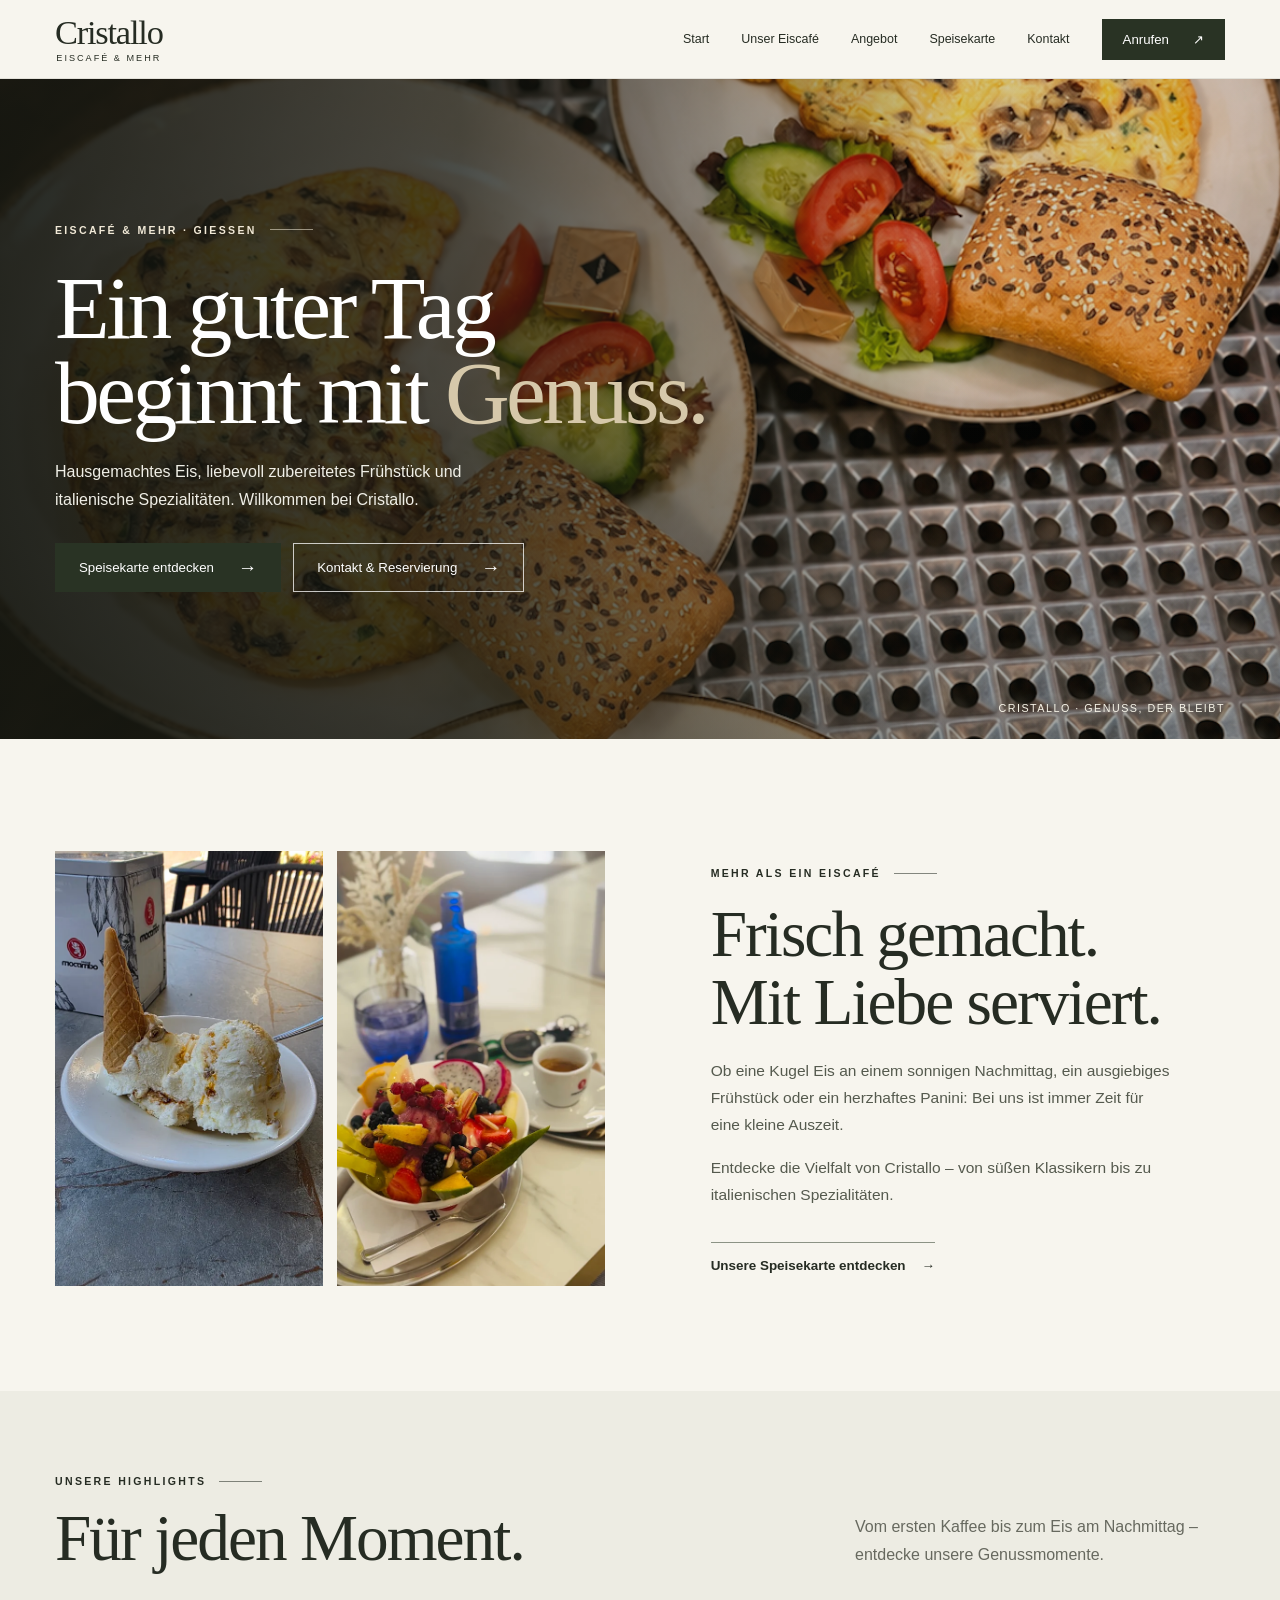
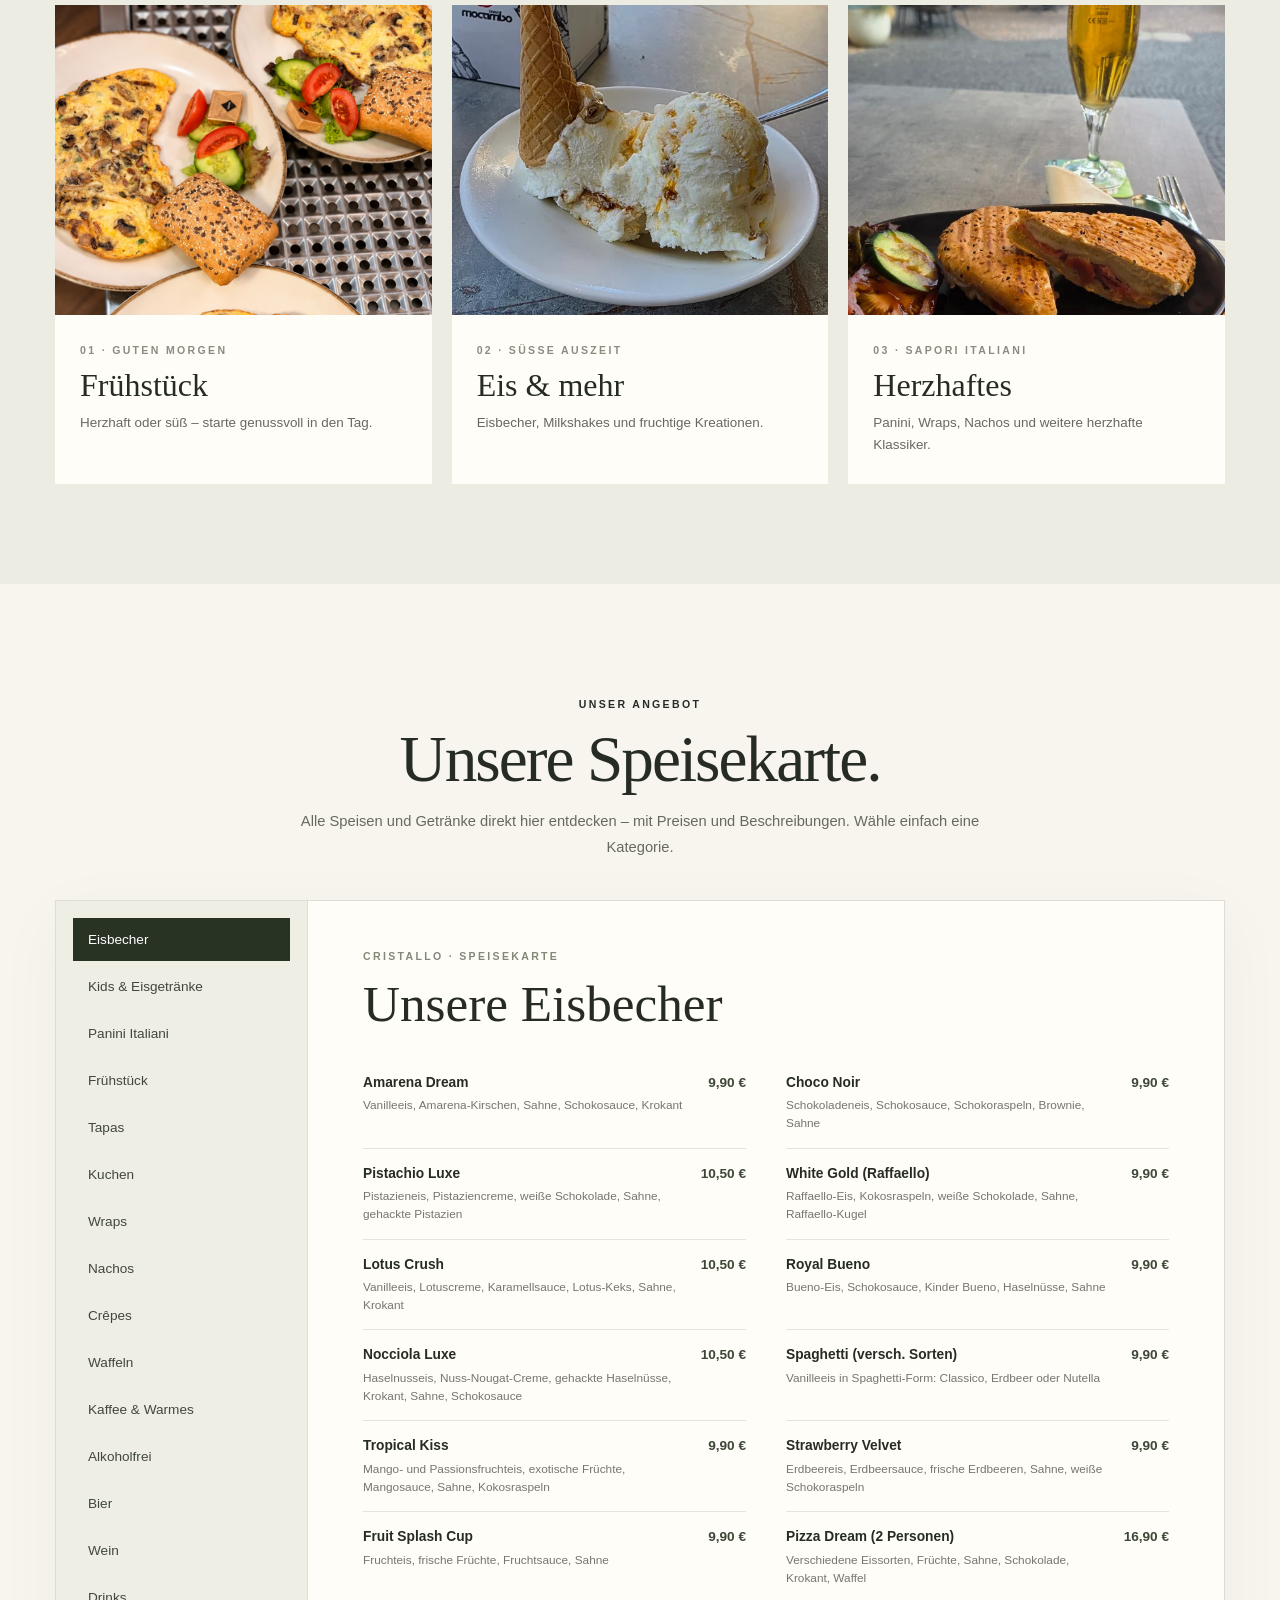
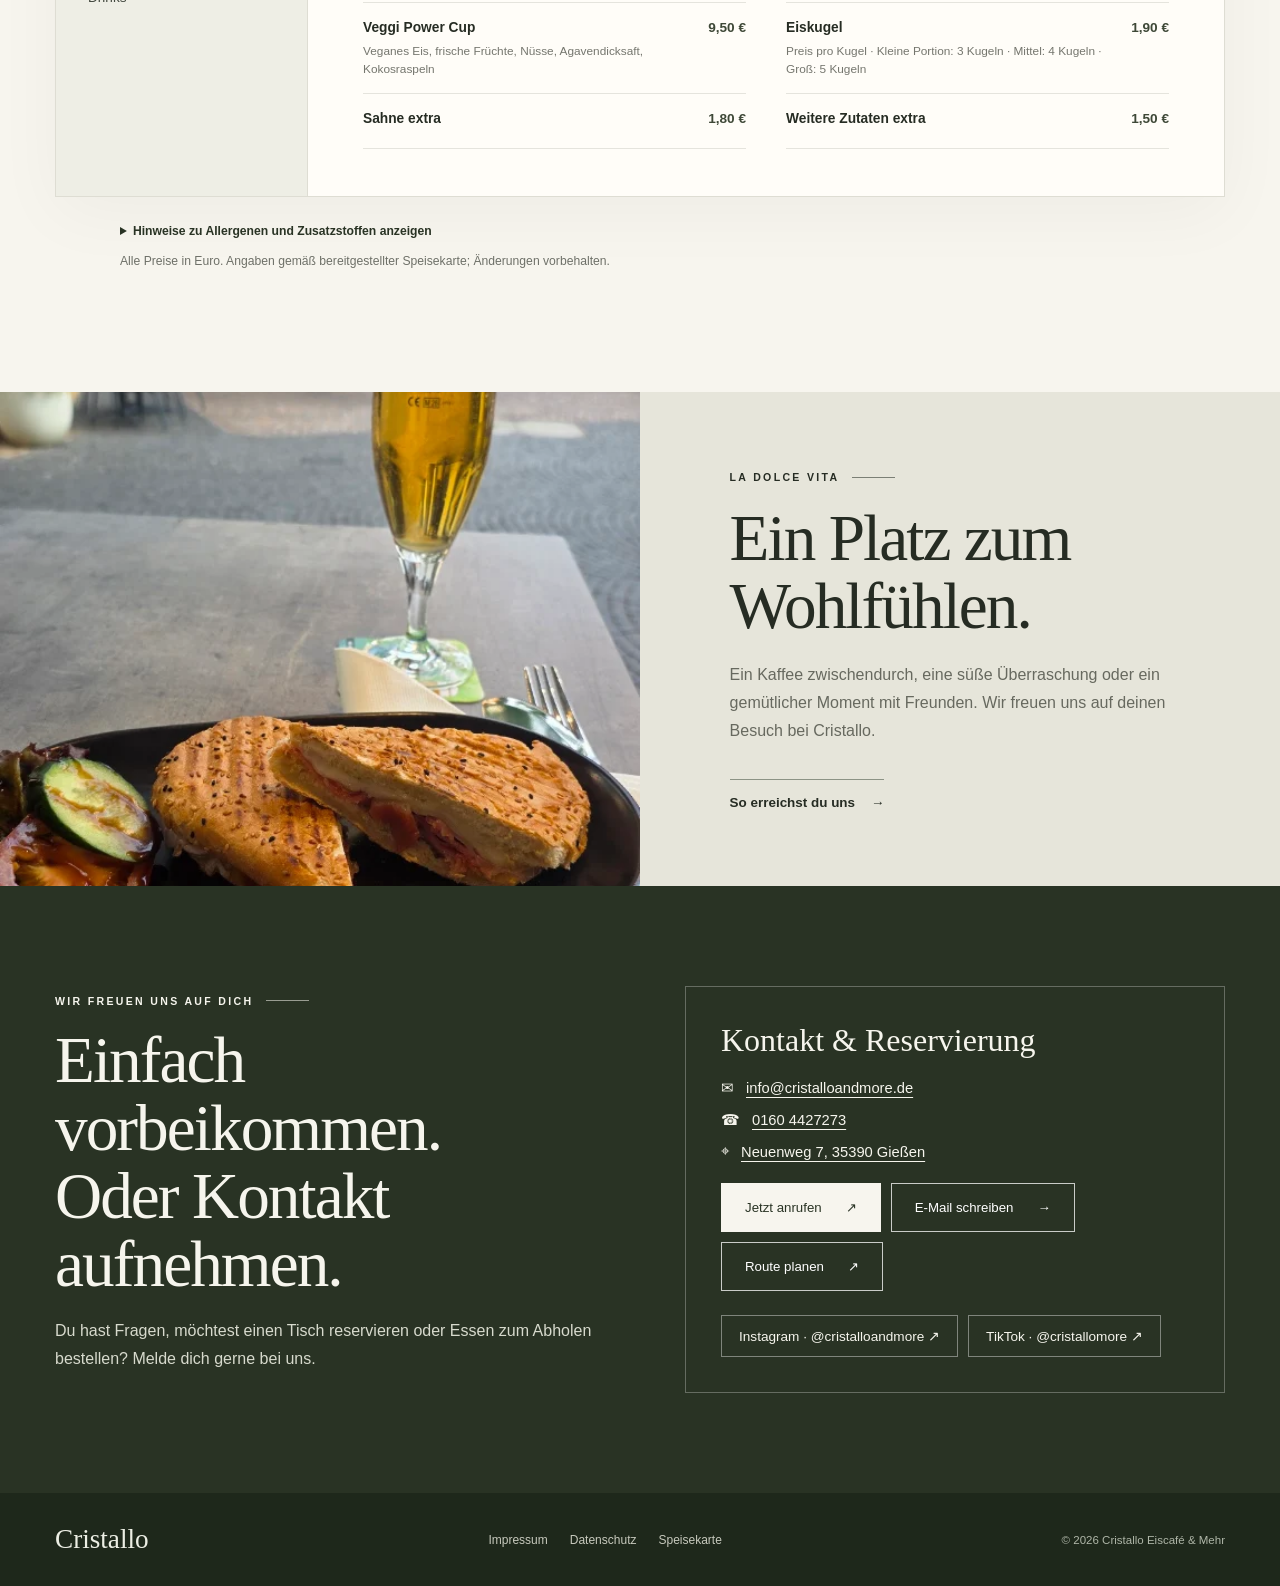
==== index.html @ 378bd34b "Update index.html" ====
<!doctype html>
<html lang="de">
<head>
<meta charset="utf-8">
<meta name="viewport" content="width=device-width, initial-scale=1, viewport-fit=cover">
<meta name="theme-color" content="#293324">
<meta name="description" content="Cristallo Eiscafé & Mehr in Gießen: hausgemachtes Eis, Frühstück, Panini, Crêpes, Waffeln und Getränke. Entdecke unsere Speisekarte mit Preisen.">
<title>Cristallo | Eiscafé & Mehr · Gießen</title>
<style>
:root{--cream:#f7f5ee;--paper:#fffdf8;--olive:#293324;--olive-light:#3a4632;--ink:#262c23;--muted:#67695f;--line:#deddd3;--accent:#b6a78c;--font-head:'Bodoni MT','Didot','Palatino Linotype',Georgia,serif;--font-body:'Helvetica Neue',Arial,sans-serif}
*{box-sizing:border-box}html{scroll-behavior:smooth;scroll-padding-top:85px}body{margin:0;background:var(--cream);color:var(--ink);font-family:var(--font-body);-webkit-font-smoothing:antialiased}a{color:inherit;text-decoration:none}button{font:inherit}img{display:block;width:100%;object-fit:cover}h1,h2,h3,h4,p{margin-top:0}h1,h2,h3{font-family:var(--font-head);font-weight:400}p{line-height:1.75}.container{width:min(1170px,calc(100% - 64px));margin:auto}.eyebrow{display:inline-flex;align-items:center;gap:13px;letter-spacing:.22em;font-size:.66rem;font-weight:700;text-transform:uppercase}.eyebrow::after{content:'';height:1px;width:43px;background:currentColor;opacity:.55}.section-title{font-size:clamp(2.7rem,5.1vw,4.6rem);line-height:1.04;letter-spacing:-.03em}.btn{display:inline-flex;align-items:center;justify-content:center;gap:24px;padding:15px 23px;border:1px solid transparent;background:var(--olive);color:white;font-size:.83rem;font-weight:500;min-height:49px;transition:background .2s,transform .2s}.btn:hover{background:#45533c;transform:translateY(-2px)}.btn.outline{background:transparent;border-color:rgba(255,255,255,.75)}.btn.outline:hover{background:rgba(255,255,255,.12)}.arrow{font-size:1.2rem;line-height:0}
/* Header */
.site-header{position:sticky;top:0;z-index:50;background:rgba(247,245,238,.97);backdrop-filter:blur(16px);border-bottom:1px solid #e3e1d9}.header-inner{min-height:78px;display:flex;align-items:center;justify-content:space-between;gap:30px}.brand{display:flex;flex-direction:column;line-height:1}.brand-main{font-family:var(--font-head);font-size:2.15rem;letter-spacing:-.035em}.brand-sub{font-size:.57rem;letter-spacing:.22em;text-transform:uppercase;margin-top:5px;text-align:center}.nav{display:flex;align-items:center;gap:32px}.nav a:not(.btn){font-size:.78rem;font-weight:500;transition:opacity .2s}.nav a:not(.btn):hover{opacity:.55}.nav .btn{padding:12px 20px;min-height:40px}.menu-toggle{display:none;cursor:pointer;background:transparent;border:1px solid var(--line);width:42px;height:42px;color:var(--olive);font-size:1.5rem}
/* Hero */
.hero{min-height:min(660px,78vh);position:relative;display:flex;align-items:center;overflow:hidden;background:#302c24}.hero::before{content:'';position:absolute;inset:0;background:url('fruehstueck.webp') center 47%/cover no-repeat;transform:scale(1.015)}.hero::after{content:'';position:absolute;inset:0;background:linear-gradient(90deg,rgba(18,21,15,.91) 0%,rgba(18,21,15,.76) 36%,rgba(18,21,15,.18) 75%),linear-gradient(0deg,rgba(18,21,15,.28),transparent 55%)}.hero-content{position:relative;z-index:1;color:#fff;padding:110px 0 116px}.hero .eyebrow{color:#f1e9d7}.hero h1{font-size:clamp(3.9rem,7vw,7rem);line-height:.95;max-width:780px;margin:27px 0 23px;letter-spacing:-.04em}.hero h1 em{font-style:normal;color:#d6c8aa}.hero p{max-width:465px;font-size:1rem;color:#f0efe7;margin-bottom:29px}.hero-actions{display:flex;flex-wrap:wrap;gap:12px}.hero-note{position:absolute;z-index:2;bottom:25px;right:max(32px,calc((100vw - 1170px)/2));color:#f7f4e8;font-size:.67rem;letter-spacing:.14em;text-transform:uppercase}
/* Intro */
.intro{padding:112px 0 105px}.intro-grid{display:grid;grid-template-columns:1.07fr 1fr;align-items:center;gap:9%}.intro-photos{display:grid;grid-template-columns:1fr 1fr;gap:14px;align-items:stretch}.intro-photos img{height:435px}.intro-photos img:first-child{object-position:center 65%}.intro-photos img:last-child{object-position:center 57%}.intro-copy h2{margin:20px 0 20px}.intro-copy p{color:#555a4e;font-size:.97rem;max-width:460px}.text-link{display:inline-flex;align-items:center;gap:16px;font-size:.84rem;border-top:1px solid #8c9385;padding-top:15px;margin-top:18px;font-weight:600}.text-link:hover{gap:25px}
/* Highlights */
.highlights{background:#edece3;padding:80px 0 100px}.highlights-head{display:flex;align-items:end;justify-content:space-between;gap:30px;margin-bottom:32px}.highlights-head h2{margin:16px 0 0}.highlights-head p{max-width:370px;color:var(--muted);margin-bottom:4px}.feature-grid{display:grid;grid-template-columns:repeat(3,1fr);gap:20px}.feature{background:var(--paper);overflow:hidden}.feature img{height:310px}.feature:nth-child(1) img{object-position:center 50%}.feature:nth-child(2) img{object-position:center 52%}.feature:nth-child(3) img{object-position:center 53%}.feature-copy{padding:25px 25px 28px}.feature-copy .eyebrow{color:#8a8c7e}.feature-copy .eyebrow::after{display:none}.feature h3{font-size:2rem;margin:9px 0 8px}.feature p{color:var(--muted);font-size:.84rem;line-height:1.65;margin:0}
/* Menu */
.menu-section{padding:110px 0 120px}.menu-heading{text-align:center;max-width:740px;margin:0 auto 39px}.menu-heading .eyebrow::after{display:none}.menu-heading h2{margin:14px 0 15px}.menu-heading p{color:var(--muted);font-size:.92rem}.menu-layout{border:1px solid var(--line);background:var(--paper);display:grid;grid-template-columns:252px minmax(0,1fr);box-shadow:0 16px 65px rgba(30,34,25,.04)}.menu-tabs{background:#eeeee5;padding:17px;display:flex;flex-direction:column;gap:4px;align-items:stretch;border-right:1px solid var(--line)}.menu-tab{background:transparent;color:#41473e;border:0;padding:14px 15px;text-align:left;font-size:.85rem;cursor:pointer;transition:background .2s,color .2s}.menu-tab:hover{background:#e3e4d9}.menu-tab[aria-selected="true"]{background:var(--olive);color:white}.menu-content{padding:45px 55px 47px;min-height:460px}.menu-panel[hidden]{display:none}.menu-panel-head h3{font-size:clamp(2.4rem,4vw,3.4rem);margin:10px 0 25px}.menu-panel-head .eyebrow{color:#838778}.menu-panel-head .eyebrow::after{display:none}.menu-items{display:grid;grid-template-columns:repeat(2,minmax(0,1fr));column-gap:40px;row-gap:0}.menu-item{display:flex;align-items:baseline;justify-content:space-between;gap:12px;padding:15px 0;border-bottom:1px solid #e5e4dd;min-width:0}.menu-item h4{font-size:.86rem;font-weight:700;margin:0 0 4px;line-height:1.4}.menu-item p{color:#75766e;font-size:.74rem;line-height:1.55;margin:0}.menu-item-copy{min-width:0}.price{font-size:.85rem;white-space:nowrap;font-weight:700;color:#3e4837}.menu-hint{margin:24px 0 0;color:var(--muted);font-size:.83rem}.allergen-note{margin:24px auto 0;max-width:1040px;color:#6e7068;font-size:.76rem;line-height:1.7}.allergen-note summary{cursor:pointer;color:var(--olive);font-weight:700}.allergen-note p{margin:10px 0 0}
/* Story */
.story{display:grid;grid-template-columns:1fr 1fr;min-height:490px;background:#e6e5da}.story-image{background:url('panini.webp') center 53%/cover no-repeat;min-height:480px}.story-copy{display:flex;align-items:center;justify-content:center;padding:75px clamp(40px,7vw,110px)}.story-copy-inner{max-width:480px}.story-copy h2{margin:20px 0 20px}.story-copy p{color:var(--muted)}
/* Contact/footer */
.contact{background:var(--olive);color:#f6f5ed;padding:100px 0}.contact-inner{display:grid;grid-template-columns:1fr 1fr;gap:90px;align-items:center}.contact h2{margin:18px 0}.contact p{color:#d7dacd}.contact-card{padding:35px;border:1px solid rgba(255,255,255,.28)}.contact-card h3{font-size:2rem;margin:0 0 20px}.contact-row{display:flex;flex-wrap:wrap;gap:12px;align-items:center;margin:15px 0;font-size:.92rem}.contact-row a{text-decoration:underline;text-underline-offset:4px}.contact-row a:hover{color:#fff}.contact-actions{display:flex;flex-wrap:wrap;gap:10px;margin-top:23px}.contact .btn{background:#f7f5ee;color:var(--olive)}.contact .btn:hover{background:#e2e3d9}.contact .btn.outline{background:transparent;color:#fff}.social-links{display:flex;flex-wrap:wrap;gap:10px;margin-top:24px}.social-links a{display:inline-flex;align-items:center;justify-content:center;min-height:42px;border:1px solid rgba(255,255,255,.4);padding:10px 17px;font-size:.85rem;transition:background .2s}.social-links a:hover{background:rgba(255,255,255,.12)}.site-footer{background:#1e281b;color:#eceee4;padding:31px 0}.footer-inner{display:flex;align-items:center;justify-content:space-between;gap:20px}.footer-brand{font-family:var(--font-head);font-size:1.7rem}.footer-links{display:flex;gap:22px;font-size:.75rem;color:#c7c9bd}.footer-bottom{font-size:.72rem;color:#afb6a8}
@media(max-width:1050px){.nav{gap:19px}.menu-layout{grid-template-columns:210px minmax(0,1fr)}.menu-content{padding:38px 32px}.menu-items{column-gap:25px}.intro-grid{gap:5%}.intro-photos img{height:380px}}
@media(max-width:760px){html{scroll-padding-top:70px}.container{width:min(100% - 36px,560px)}.header-inner{min-height:69px}.brand-main{font-size:1.9rem}.menu-toggle{display:block}.nav{display:none;position:absolute;top:69px;left:0;right:0;background:var(--cream);padding:20px 25px 28px;box-shadow:0 15px 22px #0001;flex-direction:column;align-items:stretch;gap:0}.nav.open{display:flex}.nav a:not(.btn){padding:14px 3px;border-bottom:1px solid var(--line)}.nav .btn{margin-top:15px}.hero{min-height:630px;align-items:end}.hero::before{background-position:56% center}.hero::after{background:linear-gradient(0deg,rgba(15,20,13,.93) 0%,rgba(15,20,13,.69) 50%,rgba(15,20,13,.15) 100%)}.hero-content{padding:190px 0 74px}.hero h1{font-size:clamp(3.55rem,13vw,5.6rem)}.hero p{font-size:.9rem}.hero-note{display:none}.intro{padding:70px 0}.intro-grid{grid-template-columns:1fr;gap:35px}.intro-photos img{height:310px}.intro-copy h2{margin:14px 0}.highlights{padding:70px 0}.highlights-head{display:block}.highlights-head p{margin-top:14px}.feature-grid{grid-template-columns:1fr;gap:18px}.feature img{height:285px}.feature-copy{padding:22px}.menu-section{padding:75px 0}.menu-layout{display:block}.menu-tabs{flex-direction:row;overflow-x:auto;white-space:nowrap;border-right:0;border-bottom:1px solid var(--line);padding:12px;scrollbar-width:thin}.menu-tab{flex:none;padding:12px 15px}.menu-content{padding:27px 21px 35px;min-height:0}.menu-panel-head h3{font-size:2.55rem}.menu-items{grid-template-columns:1fr}.menu-item{padding:14px 0}.story{grid-template-columns:1fr}.story-image{min-height:390px}.story-copy{padding:60px 25px}.contact{padding:70px 0}.contact-inner{grid-template-columns:1fr;gap:27px}.contact-card{padding:24px}.footer-inner{flex-wrap:wrap;gap:14px}.footer-bottom{width:100%}}
@media(max-width:390px){.hero h1{font-size:3.4rem}.intro-photos img{height:270px}.contact-card{padding:18px}.menu-content{padding:22px 17px}.contact-row{overflow-wrap:anywhere}}
@media(prefers-reduced-motion:reduce){html{scroll-behavior:auto}*,*::before,*::after{transition:none!important}}
</style>
</head>
<body>
<header class="site-header"><div class="container header-inner"><a href="#start" class="brand" aria-label="Cristallo Eiscafé & Mehr – Startseite"><span class="brand-main">Cristallo</span><span class="brand-sub">Eiscafé & Mehr</span></a><button class="menu-toggle" type="button" aria-expanded="false" aria-controls="main-nav" aria-label="Menü öffnen">☰</button><nav id="main-nav" class="nav" aria-label="Hauptnavigation"><a href="#start">Start</a><a href="#genuss">Unser Eiscafé</a><a href="#angebot">Angebot</a><a href="#speisekarte">Speisekarte</a><a href="#kontakt">Kontakt</a><a href="tel:+491604427273" class="btn">Anrufen <span aria-hidden="true">↗</span></a></nav></div></header>
<main>
<section class="hero" id="start"><div class="container hero-content"><span class="eyebrow">EISCAFÉ & MEHR · GIESSEN</span><h1>Ein guter Tag<br>beginnt mit <em>Genuss.</em></h1><p>Hausgemachtes Eis, liebevoll zubereitetes Frühstück und italienische Spezialitäten. Willkommen bei Cristallo.</p><div class="hero-actions"><a class="btn" href="#speisekarte">Speisekarte entdecken <span class="arrow" aria-hidden="true">→</span></a><a class="btn outline" href="#kontakt">Kontakt & Reservierung <span class="arrow" aria-hidden="true">→</span></a></div></div><div class="hero-note">Cristallo · Genuss, der bleibt</div></section>
<section class="intro" id="genuss"><div class="container intro-grid"><div class="intro-photos"><img src="eis.webp" alt="Eisbecher mit Waffel im Cristallo" loading="lazy"><img src="fruechte.webp" alt="Fruchtige Spezialität mit frischen Früchten im Cristallo" loading="lazy"></div><div class="intro-copy"><span class="eyebrow">MEHR ALS EIN EISCAFÉ</span><h2 class="section-title">Frisch gemacht.<br>Mit Liebe serviert.</h2><p>Ob eine Kugel Eis an einem sonnigen Nachmittag, ein ausgiebiges Frühstück oder ein herzhaftes Panini: Bei uns ist immer Zeit für eine kleine Auszeit.</p><p>Entdecke die Vielfalt von Cristallo – von süßen Klassikern bis zu italienischen Spezialitäten.</p><a class="text-link" href="#speisekarte">Unsere Speisekarte entdecken <span aria-hidden="true">→</span></a></div></div></section>
<section class="highlights" id="angebot"><div class="container"><div class="highlights-head"><div><span class="eyebrow">UNSERE HIGHLIGHTS</span><h2 class="section-title">Für jeden Moment.</h2></div><p>Vom ersten Kaffee bis zum Eis am Nachmittag – entdecke unsere Genussmomente.</p></div><div class="feature-grid"><article class="feature"><img src="fruehstueck.webp" alt="Reichhaltiges Frühstück mit Rührei, Brötchen und Kaffee" loading="lazy"><div class="feature-copy"><span class="eyebrow">01 · GUTEN MORGEN</span><h3>Frühstück</h3><p>Herzhaft oder süß – starte genussvoll in den Tag.</p></div></article><article class="feature"><img src="eis.webp" alt="Hausgemachtes Eis mit Waffel" loading="lazy"><div class="feature-copy"><span class="eyebrow">02 · SÜSSE AUSZEIT</span><h3>Eis & mehr</h3><p>Eisbecher, Milkshakes und fruchtige Kreationen.</p></div></article><article class="feature"><img src="panini.webp" alt="Panini mit Beilage auf der Terrasse" loading="lazy"><div class="feature-copy"><span class="eyebrow">03 · SAPORI ITALIANI</span><h3>Herzhaftes</h3><p>Panini, Wraps, Nachos und weitere herzhafte Klassiker.</p></div></article></div></div></section>
<section class="menu-section" id="speisekarte"><div class="container"><div class="menu-heading"><span class="eyebrow">UNSER ANGEBOT</span><h2 class="section-title">Unsere Speisekarte.</h2><p>Alle Speisen und Getränke direkt hier entdecken – mit Preisen und Beschreibungen. Wähle einfach eine Kategorie.</p></div><div class="menu-layout"><div class="menu-tabs" role="tablist" aria-label="Speisekarten-Kategorien"><button class="menu-tab" type="button" role="tab" id="menu-tab-0" aria-controls="menu-panel-0" aria-selected="true" tabindex="0">Eisbecher</button><button class="menu-tab" type="button" role="tab" id="menu-tab-1" aria-controls="menu-panel-1" aria-selected="false" tabindex="-1">Kids &amp; Eisgetränke</button><button class="menu-tab" type="button" role="tab" id="menu-tab-2" aria-controls="menu-panel-2" aria-selected="false" tabindex="-1">Panini Italiani</button><button class="menu-tab" type="button" role="tab" id="menu-tab-3" aria-controls="menu-panel-3" aria-selected="false" tabindex="-1">Frühstück</button><button class="menu-tab" type="button" role="tab" id="menu-tab-4" aria-controls="menu-panel-4" aria-selected="false" tabindex="-1">Tapas</button><button class="menu-tab" type="button" role="tab" id="menu-tab-5" aria-controls="menu-panel-5" aria-selected="false" tabindex="-1">Kuchen</button><button class="menu-tab" type="button" role="tab" id="menu-tab-6" aria-controls="menu-panel-6" aria-selected="false" tabindex="-1">Wraps</button><button class="menu-tab" type="button" role="tab" id="menu-tab-7" aria-controls="menu-panel-7" aria-selected="false" tabindex="-1">Nachos</button><button class="menu-tab" type="button" role="tab" id="menu-tab-8" aria-controls="menu-panel-8" aria-selected="false" tabindex="-1">Crêpes</button><button class="menu-tab" type="button" role="tab" id="menu-tab-9" aria-controls="menu-panel-9" aria-selected="false" tabindex="-1">Waffeln</button><button class="menu-tab" type="button" role="tab" id="menu-tab-10" aria-controls="menu-panel-10" aria-selected="false" tabindex="-1">Kaffee &amp; Warmes</button><button class="menu-tab" type="button" role="tab" id="menu-tab-11" aria-controls="menu-panel-11" aria-selected="false" tabindex="-1">Alkoholfrei</button><button class="menu-tab" type="button" role="tab" id="menu-tab-12" aria-controls="menu-panel-12" aria-selected="false" tabindex="-1">Bier</button><button class="menu-tab" type="button" role="tab" id="menu-tab-13" aria-controls="menu-panel-13" aria-selected="false" tabindex="-1">Wein</button><button class="menu-tab" type="button" role="tab" id="menu-tab-14" aria-controls="menu-panel-14" aria-selected="false" tabindex="-1">Drinks</button></div><div class="menu-content"><section class="menu-panel" id="menu-panel-0" role="tabpanel" aria-labelledby="menu-tab-0"><div class="menu-panel-head"><span class="eyebrow">CRISTALLO · SPEISEKARTE</span><h3>Unsere Eisbecher</h3></div><div class="menu-items"><div class="menu-item"><div class="menu-item-copy"><h4>Amarena Dream</h4><p>Vanilleeis, Amarena-Kirschen, Sahne, Schokosauce, Krokant</p></div><span class="price">9,90 €</span></div>
<div class="menu-item"><div class="menu-item-copy"><h4>Choco Noir</h4><p>Schokoladeneis, Schokosauce, Schokoraspeln, Brownie, Sahne</p></div><span class="price">9,90 €</span></div>
<div class="menu-item"><div class="menu-item-copy"><h4>Pistachio Luxe</h4><p>Pistazieneis, Pistaziencreme, weiße Schokolade, Sahne, gehackte Pistazien</p></div><span class="price">10,50 €</span></div>
<div class="menu-item"><div class="menu-item-copy"><h4>White Gold (Raffaello)</h4><p>Raffaello-Eis, Kokosraspeln, weiße Schokolade, Sahne, Raffaello-Kugel</p></div><span class="price">9,90 €</span></div>
<div class="menu-item"><div class="menu-item-copy"><h4>Lotus Crush</h4><p>Vanilleeis, Lotuscreme, Karamellsauce, Lotus-Keks, Sahne, Krokant</p></div><span class="price">10,50 €</span></div>
<div class="menu-item"><div class="menu-item-copy"><h4>Royal Bueno</h4><p>Bueno-Eis, Schokosauce, Kinder Bueno, Haselnüsse, Sahne</p></div><span class="price">9,90 €</span></div>
<div class="menu-item"><div class="menu-item-copy"><h4>Nocciola Luxe</h4><p>Haselnusseis, Nuss-Nougat-Creme, gehackte Haselnüsse, Krokant, Sahne, Schokosauce</p></div><span class="price">10,50 €</span></div>
<div class="menu-item"><div class="menu-item-copy"><h4>Spaghetti (versch. Sorten)</h4><p>Vanilleeis in Spaghetti-Form: Classico, Erdbeer oder Nutella</p></div><span class="price">9,90 €</span></div>
<div class="menu-item"><div class="menu-item-copy"><h4>Tropical Kiss</h4><p>Mango- und Passionsfruchteis, exotische Früchte, Mangosauce, Sahne, Kokosraspeln</p></div><span class="price">9,90 €</span></div>
<div class="menu-item"><div class="menu-item-copy"><h4>Strawberry Velvet</h4><p>Erdbeereis, Erdbeersauce, frische Erdbeeren, Sahne, weiße Schokoraspeln</p></div><span class="price">9,90 €</span></div>
<div class="menu-item"><div class="menu-item-copy"><h4>Fruit Splash Cup</h4><p>Fruchteis, frische Früchte, Fruchtsauce, Sahne</p></div><span class="price">9,90 €</span></div>
<div class="menu-item"><div class="menu-item-copy"><h4>Pizza Dream (2 Personen)</h4><p>Verschiedene Eissorten, Früchte, Sahne, Schokolade, Krokant, Waffel</p></div><span class="price">16,90 €</span></div>
<div class="menu-item"><div class="menu-item-copy"><h4>Veggi Power Cup</h4><p>Veganes Eis, frische Früchte, Nüsse, Agavendicksaft, Kokosraspeln</p></div><span class="price">9,50 €</span></div>
<div class="menu-item"><div class="menu-item-copy"><h4>Eiskugel</h4><p>Preis pro Kugel · Kleine Portion: 3 Kugeln · Mittel: 4 Kugeln · Groß: 5 Kugeln</p></div><span class="price">1,90 €</span></div>
<div class="menu-item"><div class="menu-item-copy"><h4>Sahne extra</h4></div><span class="price">1,80 €</span></div>
<div class="menu-item"><div class="menu-item-copy"><h4>Weitere Zutaten extra</h4></div><span class="price">1,50 €</span></div></div></section><section class="menu-panel" id="menu-panel-1" role="tabpanel" aria-labelledby="menu-tab-1" hidden><div class="menu-panel-head"><span class="eyebrow">CRISTALLO · SPEISEKARTE</span><h3>Für kleine Genießer &amp; Eisgetränke</h3></div><div class="menu-items"><div class="menu-item"><div class="menu-item-copy"><h4>Cristallo KidsCup</h4><p>Vanille, Erdbeere, Schoko, Sahne, Streusel</p></div><span class="price">5,50 €</span></div>
<div class="menu-item"><div class="menu-item-copy"><h4>Cristallo Unicorn</h4><p>Vanille, Himbeere, bunte Streusel, Sahne</p></div><span class="price">5,50 €</span></div>
<div class="menu-item"><div class="menu-item-copy"><h4>Cristallo ChocoMonster</h4><p>Schoko, Brownie, Sahne, Schokosauce</p></div><span class="price">5,50 €</span></div>
<div class="menu-item"><div class="menu-item-copy"><h4>Milkshake klein</h4><p>Verschiedene Sorten</p></div><span class="price">4,90 €</span></div>
<div class="menu-item"><div class="menu-item-copy"><h4>Milkshake groß</h4><p>Verschiedene Sorten</p></div><span class="price">5,90 €</span></div>
<div class="menu-item"><div class="menu-item-copy"><h4>Eiskaffee</h4><p>Vanilleeis, Espresso, Sahne</p></div><span class="price">6,50 €</span></div>
<div class="menu-item"><div class="menu-item-copy"><h4>Eisschokolade</h4><p>Schokoeis, Schokolade, Sahne</p></div><span class="price">6,50 €</span></div></div></section><section class="menu-panel" id="menu-panel-2" role="tabpanel" aria-labelledby="menu-tab-2" hidden><div class="menu-panel-head"><span class="eyebrow">CRISTALLO · SPEISEKARTE</span><h3>Panini Italiani</h3></div><div class="menu-items"><div class="menu-item"><div class="menu-item-copy"><h4>1. Smash Panini</h4><p>Mit Fleischpatty (Rind oder Hähnchen), Salat, Tomate, Gurke, Spiegelei, Käse und Sauce.</p></div><span class="price">9,90 €</span></div><div class="menu-item"><div class="menu-item-copy"><h4>2. Veggie Panini</h4><p>Vegetarisch mit Gemüsepatty, Avocado und Salat, dazu Mayo oder Ketchup.</p></div><span class="price">9,50 €</span></div><div class="menu-item"><div class="menu-item-copy"><h4>3. Americano</h4><p>Mit Fleischpatty, Rucola, Tomate, Bacon, Gurke, Zwiebeln und Burgersauce. Wahlweise auch mit Hähnchen.</p></div><span class="price">9,90 €</span></div><div class="menu-item"><div class="menu-item-copy"><h4>Extra Pommes</h4><p>Zu jedem Panini optional dazu.</p></div><span class="price">+ 1,50 €</span></div></div></section><section class="menu-panel" id="menu-panel-3" role="tabpanel" aria-labelledby="menu-tab-3" hidden><div class="menu-panel-head"><span class="eyebrow">CRISTALLO · SPEISEKARTE</span><h3>Frühstück</h3></div><div class="menu-items"><div class="menu-item"><div class="menu-item-copy"><h4>1. Guten Morgen</h4><p>Omelett mit Champignons.</p></div><span class="price">7,90 €</span></div><div class="menu-item"><div class="menu-item-copy"><h4>2. Dolce Vita</h4><p>Omelett mit Schinken und Käse.</p></div><span class="price">8,90 €</span></div><div class="menu-item"><div class="menu-item-copy"><h4>3. Cristallo-Teller</h4><p>3 Scheiben Salami, 3 Scheiben Schinken, 3 Scheiben Käse, Marmelade oder Nutella, 2 Portionen Butter, Tomate-Mozzarella, Avocado, Oliven und Rührei.</p></div><span class="price">12,90 €</span></div></div><p class="menu-hint">Zu jedem Frühstück servieren wir Butter und 2 Brötchen.</p></section><section class="menu-panel" id="menu-panel-4" role="tabpanel" aria-labelledby="menu-tab-4" hidden><div class="menu-panel-head"><span class="eyebrow">CRISTALLO · SPEISEKARTE</span><h3>Tapas</h3></div><div class="menu-items"><div class="menu-item"><div class="menu-item-copy"><h4>Tapas für 1 Person inkl. Aperol Spritz</h4><p>Verschiedene Käsesorten, Oliven, Serranoschinken und Olivenöl.</p></div><span class="price">17,90 €</span></div></div></section><section class="menu-panel" id="menu-panel-5" role="tabpanel" aria-labelledby="menu-tab-5" hidden><div class="menu-panel-head"><span class="eyebrow">CRISTALLO · SPEISEKARTE</span><h3>Kuchen</h3></div><div class="menu-items"><div class="menu-item"><div class="menu-item-copy"><h4>Kuchen</h4><p>Verschiedene Sorten.</p></div><span class="price">Preis je nach Sorte</span></div></div></section><section class="menu-panel" id="menu-panel-6" role="tabpanel" aria-labelledby="menu-tab-6" hidden><div class="menu-panel-head"><span class="eyebrow">CRISTALLO · SPEISEKARTE</span><h3>Wraps</h3></div><div class="menu-items"><div class="menu-item"><div class="menu-item-copy"><h4>1. Classico</h4><p>Mit Salat, Tomaten, Gurke und Sauce.</p></div><span class="price">6,90 €</span></div><div class="menu-item"><div class="menu-item-copy"><h4>2. Wrap Italia</h4><p>Mit Parmaschinken, Mozzarella oder Rucola.</p></div><span class="price">8,90 €</span></div><div class="menu-item"><div class="menu-item-copy"><h4>3. Chicken Caesar</h4><p>Mit Hähnchen, Rucola, Tomate, Gurke, Parmesan und Caesar-Sauce.</p></div><span class="price">8,90 €</span></div></div></section><section class="menu-panel" id="menu-panel-7" role="tabpanel" aria-labelledby="menu-tab-7" hidden><div class="menu-panel-head"><span class="eyebrow">CRISTALLO · SPEISEKARTE</span><h3>Nachos</h3></div><div class="menu-items"><div class="menu-item"><div class="menu-item-copy"><h4>Nachos</h4><p>Mit Käse und einem Dip.</p></div><span class="price">6,90 €</span></div><div class="menu-item"><div class="menu-item-copy"><h4>Jeder weitere Dip</h4></div><span class="price">+ 0,50 €</span></div></div></section><section class="menu-panel" id="menu-panel-8" role="tabpanel" aria-labelledby="menu-tab-8" hidden><div class="menu-panel-head"><span class="eyebrow">CRISTALLO · SPEISEKARTE</span><h3>Crêpes</h3></div><div class="menu-items"><div class="menu-item"><div class="menu-item-copy"><h4>1. Zimt</h4><p>Mit Zimt und Zucker.</p></div><span class="price">4,90 €</span></div><div class="menu-item"><div class="menu-item-copy"><h4>2. Nutella</h4><p>Mit Nutella und Sahne.</p></div><span class="price">5,90 €</span></div><div class="menu-item"><div class="menu-item-copy"><h4>3. Apfelmus</h4><p>Mit Apfelmus und Puderzucker.</p></div><span class="price">5,90 €</span></div><div class="menu-item"><div class="menu-item-copy"><h4>4. Erdbeer-Banane</h4><p>Mit Erdbeeren oder Bananen und Nutella.</p></div><span class="price">6,50 €</span></div><div class="menu-item"><div class="menu-item-copy"><h4>5. Lotus-Crêpes</h4><p>Mit Lotus-Creme und Sahne.</p></div><span class="price">6,50 €</span></div></div></section><section class="menu-panel" id="menu-panel-9" role="tabpanel" aria-labelledby="menu-tab-9" hidden><div class="menu-panel-head"><span class="eyebrow">CRISTALLO · SPEISEKARTE</span><h3>Waffeln</h3></div><div class="menu-items"><div class="menu-item"><div class="menu-item-copy"><h4>1. Classico</h4><p>Mit Puderzucker und Sahne.</p></div><span class="price">5,90 €</span></div><div class="menu-item"><div class="menu-item-copy"><h4>2. Vanille-Waffel</h4><p>Mit Vanillesauce und Sahne.</p></div><span class="price">6,50 €</span></div><div class="menu-item"><div class="menu-item-copy"><h4>3. Schwarzwälder Waffel</h4><p>Mit Kirschen, Schokosauce und Sahne.</p></div><span class="price">7,50 €</span></div><div class="menu-item"><div class="menu-item-copy"><h4>4. Nutella-Erdbeer-Waffel</h4><p>Mit Nutella und Sahne, dazu Erdbeeren oder Bananen.</p></div><span class="price">7,50 €</span></div><div class="menu-item"><div class="menu-item-copy"><h4>5. Lotus-Waffel</h4><p>Mit Lotus-Creme und Sahne.</p></div><span class="price">7,50 €</span></div></div></section><section class="menu-panel" id="menu-panel-10" role="tabpanel" aria-labelledby="menu-tab-10" hidden><div class="menu-panel-head"><span class="eyebrow">CRISTALLO · SPEISEKARTE</span><h3>Kaffeespezialitäten &amp; warme Getränke</h3></div><div class="menu-items"><div class="menu-item"><div class="menu-item-copy"><h4>Café Crème</h4></div><span class="price">2,90 €</span></div>
<div class="menu-item"><div class="menu-item-copy"><h4>Espresso</h4></div><span class="price">2,60 €</span></div>
<div class="menu-item"><div class="menu-item-copy"><h4>Espresso Macchiato</h4></div><span class="price">2,80 €</span></div><div class="menu-item"><div class="menu-item-copy"><h4>Espresso Corretto Grappa</h4></div><span class="price">4,00 €</span></div>
<div class="menu-item"><div class="menu-item-copy"><h4>Doppelter Espresso</h4></div><span class="price">4,60 €</span></div>
<div class="menu-item"><div class="menu-item-copy"><h4>Cappuccino</h4></div><span class="price">3,10 €</span></div>
<div class="menu-item"><div class="menu-item-copy"><h4>Cappuccino groß</h4></div><span class="price">3,60 €</span></div>
<div class="menu-item"><div class="menu-item-copy"><h4>Americano</h4></div><span class="price">2,90 €</span></div>
<div class="menu-item"><div class="menu-item-copy"><h4>Latte Macchiato</h4></div><span class="price">3,60 €</span></div>
<div class="menu-item"><div class="menu-item-copy"><h4>Milchkaffee</h4></div><span class="price">3,60 €</span></div>
<div class="menu-item"><div class="menu-item-copy"><h4>Mit Hafermilch</h4></div><span class="price">+ 0,80 €</span></div>
<div class="menu-item"><div class="menu-item-copy"><h4>Laktosefrei</h4></div><span class="price">+ 0,80 €</span></div>
<div class="menu-item"><div class="menu-item-copy"><h4>Warme Milch mit Honig</h4></div><span class="price">3,60 €</span></div>
<div class="menu-item"><div class="menu-item-copy"><h4>Heiße Schokolade</h4></div><span class="price">3,70 €</span></div>
<div class="menu-item"><div class="menu-item-copy"><h4>Heiße Schokolade mit Rum &amp; Sahne</h4></div><span class="price">4,90 €</span></div>
<div class="menu-item"><div class="menu-item-copy"><h4>Heiße Zitrone</h4></div><span class="price">3,30 €</span></div></div></section><section class="menu-panel" id="menu-panel-11" role="tabpanel" aria-labelledby="menu-tab-11" hidden><div class="menu-panel-head"><span class="eyebrow">CRISTALLO · SPEISEKARTE</span><h3>Erfrischungen &amp; Säfte</h3></div><div class="menu-items"><div class="menu-item"><div class="menu-item-copy"><h4>Coca-Cola Fl. 0,33 l</h4></div><span class="price">3,50 €</span></div>
<div class="menu-item"><div class="menu-item-copy"><h4>Cola Zero Fl. 0,33 l</h4></div><span class="price">3,50 €</span></div>
<div class="menu-item"><div class="menu-item-copy"><h4>Fanta Fl. 0,33 l</h4></div><span class="price">3,50 €</span></div>
<div class="menu-item"><div class="menu-item-copy"><h4>Mezzo Mix Fl. 0,33 l</h4></div><span class="price">3,50 €</span></div>
<div class="menu-item"><div class="menu-item-copy"><h4>Sprite Fl. 0,33 l</h4></div><span class="price">3,50 €</span></div>
<div class="menu-item"><div class="menu-item-copy"><h4>Acqua Morelli Fl. 0,25 l</h4><p>Still oder Sprudel</p></div><span class="price">3,00 €</span></div>
<div class="menu-item"><div class="menu-item-copy"><h4>Acqua Morelli Fl. 0,75 l</h4><p>Still oder Sprudel</p></div><span class="price">6,50 €</span></div>
<div class="menu-item"><div class="menu-item-copy"><h4>Goldberg Tonic Water Fl. 0,2 l</h4></div><span class="price">3,60 €</span></div>
<div class="menu-item"><div class="menu-item-copy"><h4>Goldberg Ginger Ale Fl. 0,2 l</h4></div><span class="price">3,60 €</span></div>
<div class="menu-item"><div class="menu-item-copy"><h4>Goldberg Wild Berry Fl. 0,2 l</h4></div><span class="price">3,60 €</span></div>
<div class="menu-item"><div class="menu-item-copy"><h4>Goldberg Pink Grapefruit Fl. 0,2 l</h4></div><span class="price">3,60 €</span></div>
<div class="menu-item"><div class="menu-item-copy"><h4>Goldberg Bitter Lemon Fl. 0,2 l</h4></div><span class="price">3,60 €</span></div>
<div class="menu-item"><div class="menu-item-copy"><h4>Bitterino Fl. 0,1 l</h4></div><span class="price">2,70 €</span></div>
<div class="menu-item"><div class="menu-item-copy"><h4>Crodino Fl. 0,1 l</h4></div><span class="price">2,70 €</span></div>
<div class="menu-item"><div class="menu-item-copy"><h4>Apfelsaft</h4></div><span class="price">3,30 €</span></div>
<div class="menu-item"><div class="menu-item-copy"><h4>Apfelschorle</h4></div><span class="price">3,30 €</span></div>
<div class="menu-item"><div class="menu-item-copy"><h4>Orangensaft</h4></div><span class="price">3,30 €</span></div></div></section><section class="menu-panel" id="menu-panel-12" role="tabpanel" aria-labelledby="menu-tab-12" hidden><div class="menu-panel-head"><span class="eyebrow">CRISTALLO · SPEISEKARTE</span><h3>Biere</h3></div><div class="menu-items"><div class="menu-item"><div class="menu-item-copy"><h4>Licher Naturradler 0,33 l</h4></div><span class="price">3,50 €</span></div><div class="menu-item"><div class="menu-item-copy"><h4>Licher Pils vom Fass 0,33 l</h4></div><span class="price">3,50 €</span></div><div class="menu-item"><div class="menu-item-copy"><h4>Licher Pils vom Fass 0,5 l</h4></div><span class="price">5,10 €</span></div><div class="menu-item"><div class="menu-item-copy"><h4>Benediktiner Weizen alkoholfrei 0,5 l</h4></div><span class="price">5,10 €</span></div></div></section><section class="menu-panel" id="menu-panel-13" role="tabpanel" aria-labelledby="menu-tab-13" hidden><div class="menu-panel-head"><span class="eyebrow">CRISTALLO · SPEISEKARTE</span><h3>Weine &amp; offener Wein</h3></div><div class="menu-items"><div class="menu-item"><div class="menu-item-copy"><h4>Scavi &amp; Ray Prosecco Fl. 0,75 l</h4></div><span class="price">28,00 €</span></div>
<div class="menu-item"><div class="menu-item-copy"><h4>Scavi &amp; Ray Prosecco DOC Rosé Fl. 0,75 l</h4></div><span class="price">28,00 €</span></div>
<div class="menu-item"><div class="menu-item-copy"><h4>Scavi &amp; Ray Lugana Fl. 0,75 l</h4></div><span class="price">26,00 €</span></div>
<div class="menu-item"><div class="menu-item-copy"><h4>Scavi &amp; Ray Primitivo IGT Fl. 0,75 l</h4></div><span class="price">26,00 €</span></div>
<div class="menu-item"><div class="menu-item-copy"><h4>Scavi &amp; Ray Luminoso Fl. 0,75 l</h4></div><span class="price">59,90 €</span></div>
<div class="menu-item"><div class="menu-item-copy"><h4>Scavi &amp; Ray Prestige Fl. 0,75 l</h4></div><span class="price">39,90 €</span></div>
<div class="menu-item"><div class="menu-item-copy"><h4>Scavi &amp; Ray Prosecco alkoholfrei Fl. 0,75 l</h4></div><span class="price">26,00 €</span></div>
<div class="menu-item"><div class="menu-item-copy"><h4>Bianco IGP (offen)</h4></div><span class="price">6,00 €</span></div>
<div class="menu-item"><div class="menu-item-copy"><h4>Rosé IGP (offen)</h4></div><span class="price">6,00 €</span></div>
<div class="menu-item"><div class="menu-item-copy"><h4>Rosso IGP (offen)</h4></div><span class="price">6,00 €</span></div></div></section><section class="menu-panel" id="menu-panel-14" role="tabpanel" aria-labelledby="menu-tab-14" hidden><div class="menu-panel-head"><span class="eyebrow">CRISTALLO · SPEISEKARTE</span><h3>Aperitivo &amp; Drinks</h3></div><div class="menu-items"><div class="menu-item"><div class="menu-item-copy"><h4>Aperol Spritz</h4></div><span class="price">7,50 €</span></div>
<div class="menu-item"><div class="menu-item-copy"><h4>Campari Spritz</h4></div><span class="price">7,50 €</span></div>
<div class="menu-item"><div class="menu-item-copy"><h4>Limoncello Spritz</h4></div><span class="price">7,50 €</span></div>
<div class="menu-item"><div class="menu-item-copy"><h4>Lillet Wild Berry</h4></div><span class="price">7,50 €</span></div>
<div class="menu-item"><div class="menu-item-copy"><h4>Veneziano Spritz</h4></div><span class="price">7,50 €</span></div>
<div class="menu-item"><div class="menu-item-copy"><h4>Hugo</h4></div><span class="price">7,50 €</span></div>
<div class="menu-item"><div class="menu-item-copy"><h4>Sarti Spritz</h4></div><span class="price">7,50 €</span></div>
<div class="menu-item"><div class="menu-item-copy"><h4>Gin Tonic alkoholfrei</h4></div><span class="price">7,50 €</span></div>
<div class="menu-item"><div class="menu-item-copy"><h4>Gießen Dry Gin</h4></div><span class="price">7,50 €</span></div>
<div class="menu-item"><div class="menu-item-copy"><h4>Sarti Rosa Pink Grapefruit</h4></div><span class="price">7,50 €</span></div>
<div class="menu-item"><div class="menu-item-copy"><h4>Limoncello Pink Grapefruit</h4></div><span class="price">7,50 €</span></div></div></section></div></div><div class="allergen-note"><details><summary>Hinweise zu Allergenen und Zusatzstoffen anzeigen</summary><p>Unsere Speisen, Eisvariationen und Getränke können Zusatzstoffe sowie allergene Zutaten enthalten. Zusatzstoffe: 1 Farbstoff, 2 Konservierungsstoffe, 3 Antioxidationsmittel, 4 Geschmacksverstärker, 5 geschwefelt, 6 koffeinhaltig. Allergene: A Gluten, B Krebstiere, C Eier, D Fisch, E Erdnüsse, F Soja, G Milch/Laktose, H Schalenfrüchte, I Sellerie, J Senf, K Sesam. Trotz sorgfältiger Verarbeitung können Spuren weiterer Allergene nicht ausgeschlossen werden. Bei Allergien bitte vor der Bestellung unser Team ansprechen.</p></details><p>Alle Preise in Euro. Angaben gemäß bereitgestellter Speisekarte; Änderungen vorbehalten.</p></div></div></section>
<section class="story" aria-label="Italienische Spezialitäten"><div class="story-image" role="img" aria-label="Panini und Getränk auf unserer Terrasse"></div><div class="story-copy"><div class="story-copy-inner"><span class="eyebrow">LA DOLCE VITA</span><h2 class="section-title">Ein Platz zum<br>Wohlfühlen.</h2><p>Ein Kaffee zwischendurch, eine süße Überraschung oder ein gemütlicher Moment mit Freunden. Wir freuen uns auf deinen Besuch bei Cristallo.</p><a class="text-link" href="#kontakt">So erreichst du uns <span aria-hidden="true">→</span></a></div></div></section>
<section class="contact" id="kontakt"><div class="container contact-inner"><div><span class="eyebrow">WIR FREUEN UNS AUF DICH</span><h2 class="section-title">Einfach vorbeikommen.<br>Oder Kontakt aufnehmen.</h2><p>Du hast Fragen, möchtest einen Tisch reservieren oder Essen zum Abholen bestellen? Melde dich gerne bei uns.</p></div><div class="contact-card"><h3>Kontakt & Reservierung</h3><div class="contact-row"><span aria-hidden="true">✉</span> <a href="mailto:info@cristalloandmore.de">info@cristalloandmore.de</a></div><div class="contact-row"><span aria-hidden="true">☎</span> <a href="tel:+491604427273">0160 4427273</a></div><div class="contact-row"><span aria-hidden="true">⌖</span> <a href="https://www.google.com/maps/search/?api=1&amp;query=Neuenweg+7%2C+35390+Gie%C3%9Fen" target="_blank" rel="noopener noreferrer">Neuenweg 7, 35390 Gießen</a></div><div class="contact-actions"><a class="btn" href="tel:+491604427273">Jetzt anrufen <span aria-hidden="true">↗</span></a><a class="btn outline" href="mailto:info@cristalloandmore.de?subject=Anfrage%20an%20Cristallo">E-Mail schreiben <span aria-hidden="true">→</span></a><a class="btn outline" href="https://www.google.com/maps/search/?api=1&amp;query=Neuenweg+7%2C+35390+Gie%C3%9Fen" target="_blank" rel="noopener noreferrer">Route planen <span aria-hidden="true">↗</span></a></div><div class="social-links" aria-label="Cristallo auf Social Media"><a href="https://www.instagram.com/cristalloandmore/" target="_blank" rel="noopener noreferrer">Instagram · @cristalloandmore ↗</a><a href="https://www.tiktok.com/@cristallomore" target="_blank" rel="noopener noreferrer">TikTok · @cristallomore ↗</a></div></div></div></section>
</main>
<footer class="site-footer"><div class="container footer-inner"><a href="#start" class="footer-brand">Cristallo</a><div class="footer-links"><a href="impressum.html">Impressum</a><a href="datenschutz.html">Datenschutz</a><a href="#speisekarte">Speisekarte</a></div><div class="footer-bottom">© <span id="year">2026</span> Cristallo Eiscafé & Mehr</div></div></footer>
<script>
(()=>{const toggle=document.querySelector('.menu-toggle'),nav=document.querySelector('.nav');toggle.addEventListener('click',()=>{const open=nav.classList.toggle('open');toggle.setAttribute('aria-expanded',String(open));toggle.setAttribute('aria-label',open?'Menü schließen':'Menü öffnen');toggle.textContent=open?'×':'☰'});nav.querySelectorAll('a').forEach(a=>a.addEventListener('click',()=>{nav.classList.remove('open');toggle.setAttribute('aria-expanded','false');toggle.textContent='☰'}));const tabs=[...document.querySelectorAll('.menu-tab')],panels=[...document.querySelectorAll('.menu-panel')];function activate(i,focus=false){tabs.forEach((t,j)=>{const active=i===j;t.setAttribute('aria-selected',String(active));t.tabIndex=active?0:-1;panels[j].hidden=!active});if(focus)tabs[i].focus()}tabs.forEach((t,i)=>{t.addEventListener('click',()=>activate(i));t.addEventListener('keydown',e=>{let next=i;if(e.key==='ArrowRight'||e.key==='ArrowDown')next=(i+1)%tabs.length;else if(e.key==='ArrowLeft'||e.key==='ArrowUp')next=(i-1+tabs.length)%tabs.length;else if(e.key==='Home')next=0;else if(e.key==='End')next=tabs.length-1;else return;e.preventDefault();activate(next,true)})});document.getElementById('year').textContent=new Date().getFullYear()})();
</script>
</body></html>
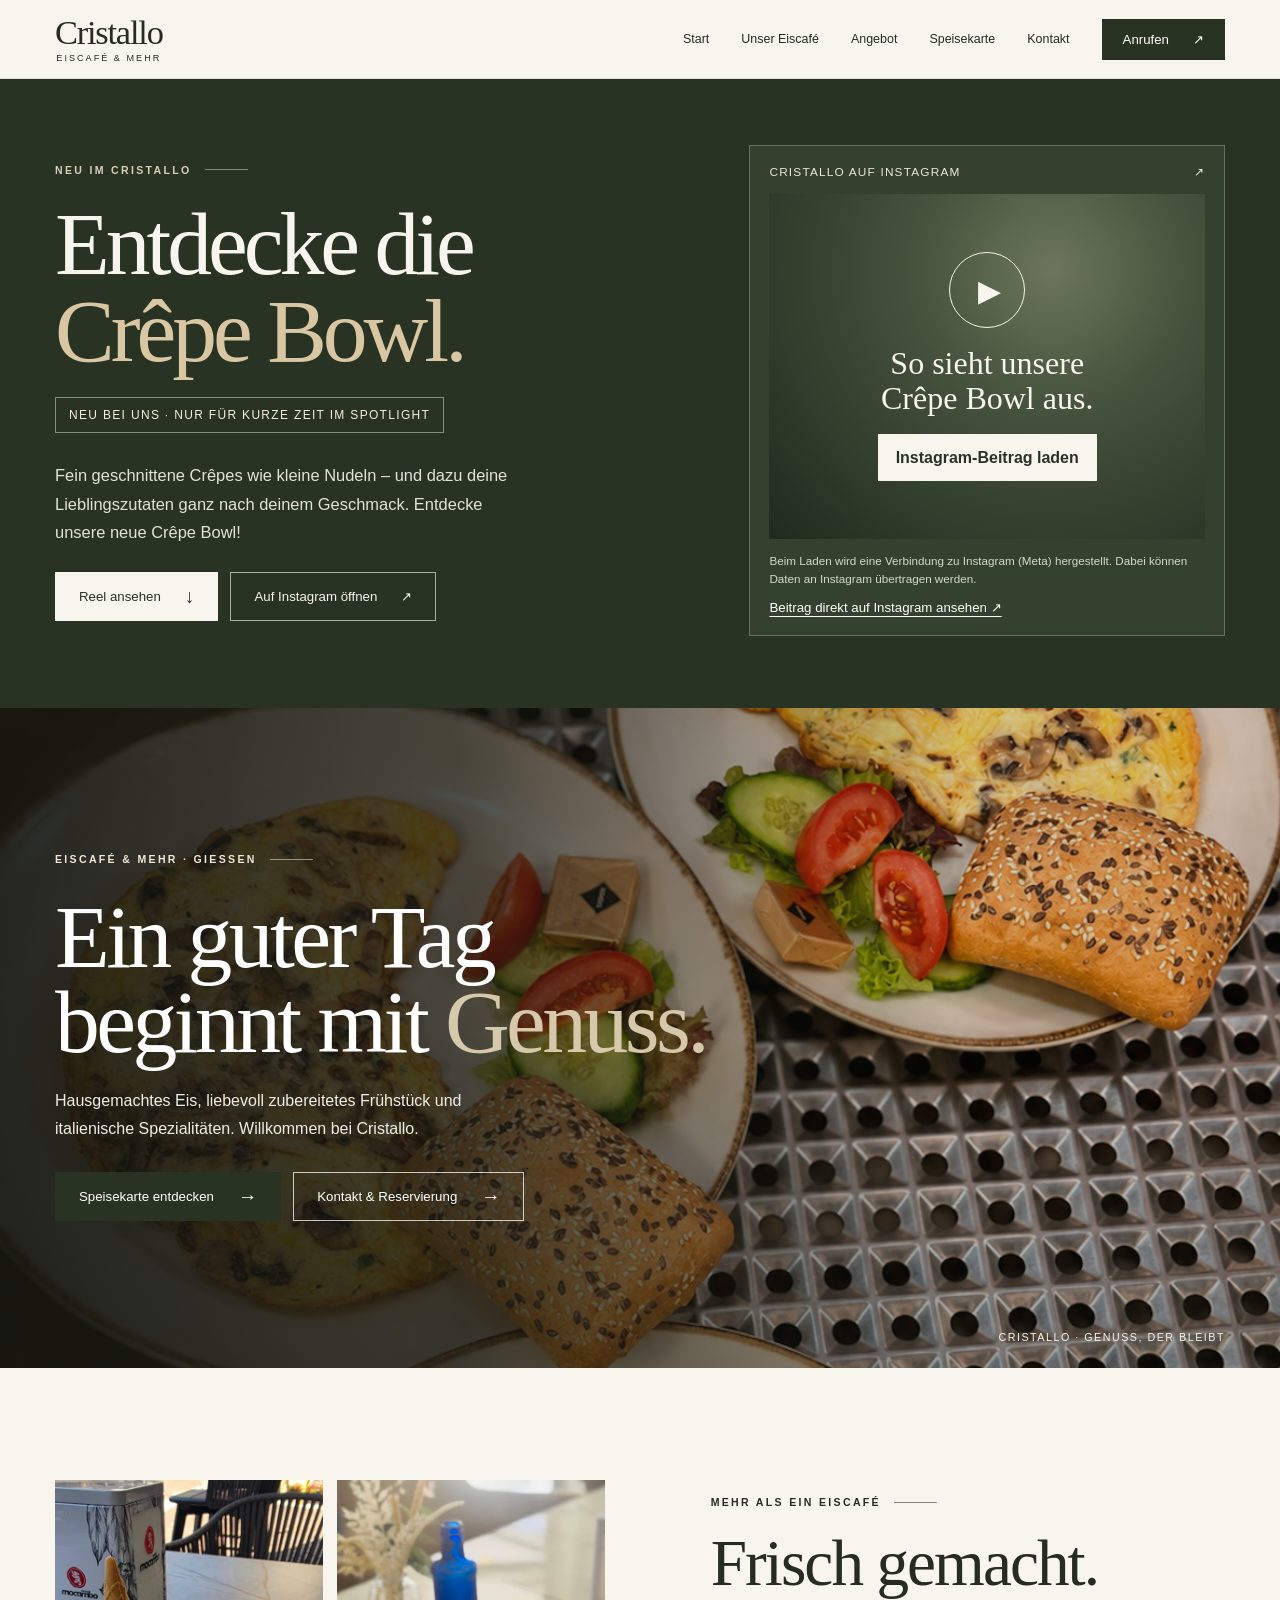
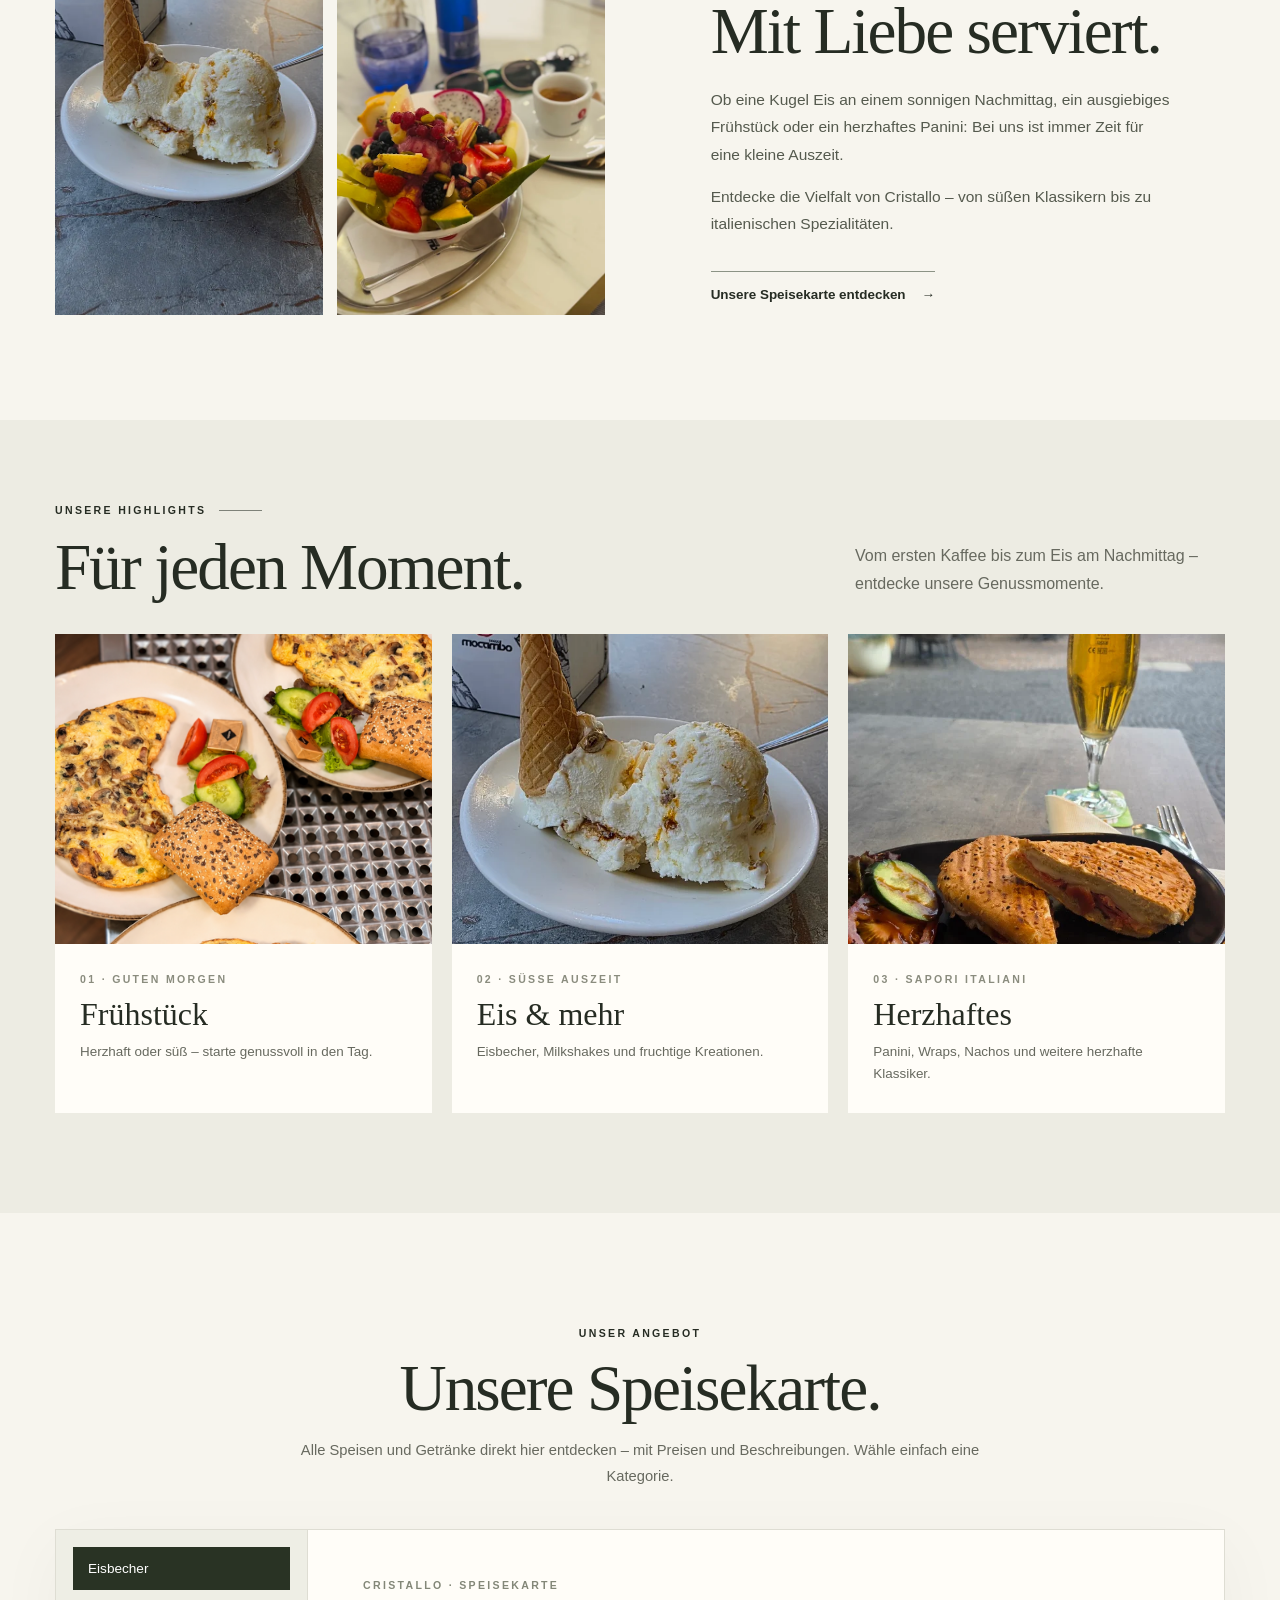
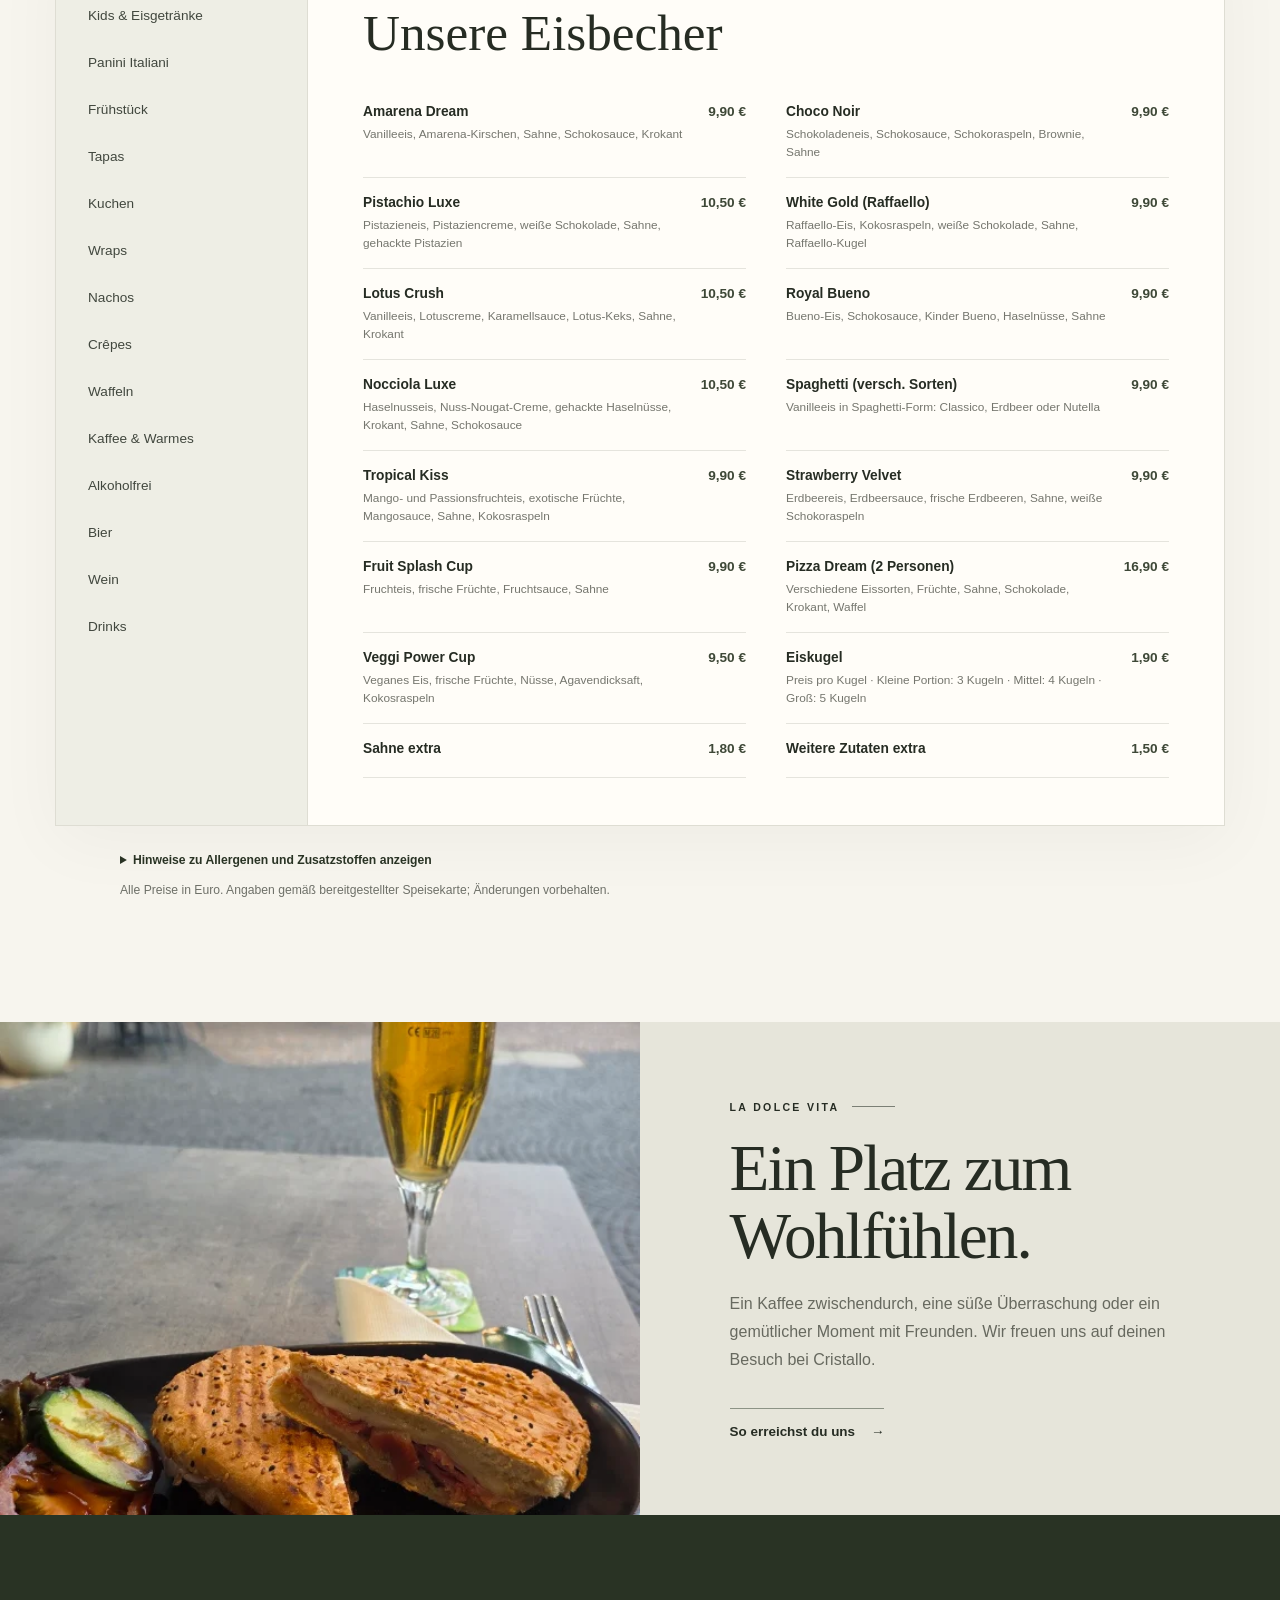
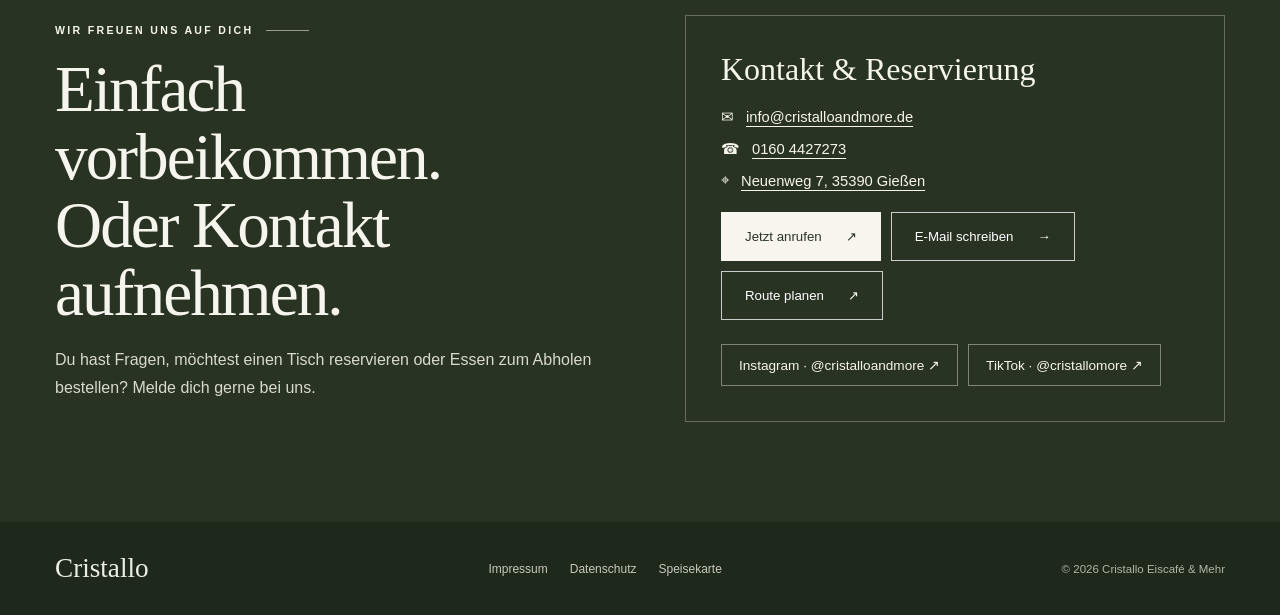
==== commit 709d695c: "Update index.html" ====
--- a/index.html
+++ b/index.html
@@ -27,12 +27,67 @@
 @media(max-width:760px){html{scroll-padding-top:70px}.container{width:min(100% - 36px,560px)}.header-inner{min-height:69px}.brand-main{font-size:1.9rem}.menu-toggle{display:block}.nav{display:none;position:absolute;top:69px;left:0;right:0;background:var(--cream);padding:20px 25px 28px;box-shadow:0 15px 22px #0001;flex-direction:column;align-items:stretch;gap:0}.nav.open{display:flex}.nav a:not(.btn){padding:14px 3px;border-bottom:1px solid var(--line)}.nav .btn{margin-top:15px}.hero{min-height:630px;align-items:end}.hero::before{background-position:56% center}.hero::after{background:linear-gradient(0deg,rgba(15,20,13,.93) 0%,rgba(15,20,13,.69) 50%,rgba(15,20,13,.15) 100%)}.hero-content{padding:190px 0 74px}.hero h1{font-size:clamp(3.55rem,13vw,5.6rem)}.hero p{font-size:.9rem}.hero-note{display:none}.intro{padding:70px 0}.intro-grid{grid-template-columns:1fr;gap:35px}.intro-photos img{height:310px}.intro-copy h2{margin:14px 0}.highlights{padding:70px 0}.highlights-head{display:block}.highlights-head p{margin-top:14px}.feature-grid{grid-template-columns:1fr;gap:18px}.feature img{height:285px}.feature-copy{padding:22px}.menu-section{padding:75px 0}.menu-layout{display:block}.menu-tabs{flex-direction:row;overflow-x:auto;white-space:nowrap;border-right:0;border-bottom:1px solid var(--line);padding:12px;scrollbar-width:thin}.menu-tab{flex:none;padding:12px 15px}.menu-content{padding:27px 21px 35px;min-height:0}.menu-panel-head h3{font-size:2.55rem}.menu-items{grid-template-columns:1fr}.menu-item{padding:14px 0}.story{grid-template-columns:1fr}.story-image{min-height:390px}.story-copy{padding:60px 25px}.contact{padding:70px 0}.contact-inner{grid-template-columns:1fr;gap:27px}.contact-card{padding:24px}.footer-inner{flex-wrap:wrap;gap:14px}.footer-bottom{width:100%}}
 @media(max-width:390px){.hero h1{font-size:3.4rem}.intro-photos img{height:270px}.contact-card{padding:18px}.menu-content{padding:22px 17px}.contact-row{overflow-wrap:anywhere}}
 @media(prefers-reduced-motion:reduce){html{scroll-behavior:auto}*,*::before,*::after{transition:none!important}}
+
+/* Zeitlich begrenzte Crêpe-Bowl-Neuheit – endet am 31.12.2026 um 23:59 Uhr */
+.crepe-promo[hidden]{display:none!important}
+.crepe-promo{padding:66px 0 72px;background:#293324;color:#f7f5ee}
+.crepe-promo-grid{display:grid;grid-template-columns:minmax(0,1fr) minmax(300px,.77fr);gap:clamp(32px,6vw,90px);align-items:center}
+.crepe-promo .eyebrow{color:#d9cfb8}
+.crepe-promo-copy h2{font-size:clamp(3.5rem,7vw,6.6rem);line-height:.97;letter-spacing:-.045em;margin:23px 0 22px}
+.crepe-promo-copy h2 em{display:block;font-style:normal;color:#d9c6a2}
+.crepe-promo-copy p{max-width:470px;color:#e1e3d9;font-size:1.03rem;margin-bottom:25px}
+.crepe-promo-tag{display:inline-block;border:1px solid #819077;padding:10px 13px;color:#f5eedc;font-size:.75rem;letter-spacing:.11em;text-transform:uppercase;margin-bottom:28px}
+.crepe-promo-actions{display:flex;flex-wrap:wrap;gap:12px}
+.crepe-promo .btn{background:#f7f5ee;color:#293324}
+.crepe-promo .btn:hover{background:#e5dfd0}
+.crepe-promo .btn.outline{background:transparent;color:#f7f5ee;border-color:#a8b09d}
+.crepe-promo .btn.outline:hover{background:#ffffff19}
+.crepe-reel-card{border:1px solid rgba(247,245,238,.26);background:#35412f;padding:19px;min-width:0}
+.crepe-reel-head{display:flex;justify-content:space-between;align-items:center;gap:10px;margin-bottom:15px;color:#e8e6d9;font-size:.74rem;letter-spacing:.1em;text-transform:uppercase}
+.crepe-reel-preview[hidden]{display:none!important}
+.crepe-reel-preview{min-height:345px;background:radial-gradient(circle at 65% 22%,#6b765b 0%,#46533d 35%,#202a1e 100%);display:flex;flex-direction:column;justify-content:center;align-items:center;text-align:center;gap:18px;padding:28px 20px}
+.crepe-reel-preview .play-mark{width:76px;height:76px;border:1px solid #f7f5ee;display:grid;place-items:center;border-radius:50%;font-size:1.9rem;line-height:1;padding-left:5px}
+.crepe-reel-preview strong{font-family:var(--font-head);font-weight:400;font-size:2rem;line-height:1.1}
+.crepe-reel-preview button{background:#f7f5ee;color:#293324;border:0;padding:14px 18px;min-height:47px;cursor:pointer;font-weight:600}
+.crepe-reel-preview button:hover{background:#e5dfd0}
+.crepe-reel-frame{display:flex;justify-content:center}
+.crepe-reel-frame iframe{display:block;width:min(100%,340px);height:595px;background:white;border:0}
+.crepe-reel-privacy{color:#d6d8cc;font-size:.73rem;line-height:1.55;margin:13px 0 0}
+.crepe-reel-external{display:inline-block;color:#fff;text-decoration:underline;text-underline-offset:4px;margin-top:12px;font-size:.83rem}
+@media(max-width:760px){.crepe-promo{padding:52px 0 58px}.crepe-promo-grid{grid-template-columns:1fr;gap:30px}.crepe-promo-copy h2{font-size:clamp(3.2rem,12vw,5rem)}.crepe-reel-card{padding:13px}.crepe-reel-preview{min-height:300px}}
 </style>
 </head>
 <body>
 <header class="site-header"><div class="container header-inner"><a href="#start" class="brand" aria-label="Cristallo Eiscafé & Mehr – Startseite"><span class="brand-main">Cristallo</span><span class="brand-sub">Eiscafé & Mehr</span></a><button class="menu-toggle" type="button" aria-expanded="false" aria-controls="main-nav" aria-label="Menü öffnen">☰</button><nav id="main-nav" class="nav" aria-label="Hauptnavigation"><a href="#start">Start</a><a href="#genuss">Unser Eiscafé</a><a href="#angebot">Angebot</a><a href="#speisekarte">Speisekarte</a><a href="#kontakt">Kontakt</a><a href="tel:+491604427273" class="btn">Anrufen <span aria-hidden="true">↗</span></a></nav></div></header>
 <main>
+<!-- Crêpe-Bowl-Aktion: wird nach dem 31.12.2026, 23:59 Uhr (Deutschland) automatisch ausgeblendet. -->
+<section class="crepe-promo" id="crepe-bowl-neu" aria-labelledby="crepe-promo-title" hidden>
+  <div class="container crepe-promo-grid">
+    <div class="crepe-promo-copy">
+      <span class="eyebrow">NEU IM CRISTALLO</span>
+      <h2 id="crepe-promo-title">Entdecke die <em>Crêpe Bowl.</em></h2>
+      <span class="crepe-promo-tag">Neu bei uns · Nur für kurze Zeit im Spotlight</span>
+      <p>Fein geschnittene Crêpes wie kleine Nudeln – und dazu deine Lieblingszutaten ganz nach deinem Geschmack. Entdecke unsere neue Crêpe Bowl!</p>
+      <div class="crepe-promo-actions">
+        <a class="btn" href="#crepe-reel">Reel ansehen <span class="arrow" aria-hidden="true">↓</span></a>
+        <a class="btn outline" href="https://www.instagram.com/p/DfVUo-xNylu/" target="_blank" rel="noopener noreferrer">Auf Instagram öffnen <span aria-hidden="true">↗</span></a>
+      </div>
+    </div>
+    <div class="crepe-reel-card" id="crepe-reel">
+      <div class="crepe-reel-head"><span>CRISTALLO AUF INSTAGRAM</span><span aria-hidden="true">↗</span></div>
+      <div class="crepe-reel-preview" id="crepe-reel-preview">
+        <div class="play-mark" aria-hidden="true">▶</div>
+        <strong>So sieht unsere<br>Crêpe Bowl aus.</strong>
+        <button id="crepe-reel-load" type="button">Instagram-Beitrag laden</button>
+      </div>
+      <div class="crepe-reel-frame" id="crepe-reel-frame"></div>
+      <p class="crepe-reel-privacy">Beim Laden wird eine Verbindung zu Instagram (Meta) hergestellt. Dabei können Daten an Instagram übertragen werden.</p>
+      <a class="crepe-reel-external" href="https://www.instagram.com/p/DfVUo-xNylu/" target="_blank" rel="noopener noreferrer">Beitrag direkt auf Instagram ansehen ↗</a>
+    </div>
+  </div>
+</section>
 <section class="hero" id="start"><div class="container hero-content"><span class="eyebrow">EISCAFÉ & MEHR · GIESSEN</span><h1>Ein guter Tag<br>beginnt mit <em>Genuss.</em></h1><p>Hausgemachtes Eis, liebevoll zubereitetes Frühstück und italienische Spezialitäten. Willkommen bei Cristallo.</p><div class="hero-actions"><a class="btn" href="#speisekarte">Speisekarte entdecken <span class="arrow" aria-hidden="true">→</span></a><a class="btn outline" href="#kontakt">Kontakt & Reservierung <span class="arrow" aria-hidden="true">→</span></a></div></div><div class="hero-note">Cristallo · Genuss, der bleibt</div></section>
+
 <section class="intro" id="genuss"><div class="container intro-grid"><div class="intro-photos"><img src="eis.webp" alt="Eisbecher mit Waffel im Cristallo" loading="lazy"><img src="fruechte.webp" alt="Fruchtige Spezialität mit frischen Früchten im Cristallo" loading="lazy"></div><div class="intro-copy"><span class="eyebrow">MEHR ALS EIN EISCAFÉ</span><h2 class="section-title">Frisch gemacht.<br>Mit Liebe serviert.</h2><p>Ob eine Kugel Eis an einem sonnigen Nachmittag, ein ausgiebiges Frühstück oder ein herzhaftes Panini: Bei uns ist immer Zeit für eine kleine Auszeit.</p><p>Entdecke die Vielfalt von Cristallo – von süßen Klassikern bis zu italienischen Spezialitäten.</p><a class="text-link" href="#speisekarte">Unsere Speisekarte entdecken <span aria-hidden="true">→</span></a></div></div></section>
 <section class="highlights" id="angebot"><div class="container"><div class="highlights-head"><div><span class="eyebrow">UNSERE HIGHLIGHTS</span><h2 class="section-title">Für jeden Moment.</h2></div><p>Vom ersten Kaffee bis zum Eis am Nachmittag – entdecke unsere Genussmomente.</p></div><div class="feature-grid"><article class="feature"><img src="fruehstueck.webp" alt="Reichhaltiges Frühstück mit Rührei, Brötchen und Kaffee" loading="lazy"><div class="feature-copy"><span class="eyebrow">01 · GUTEN MORGEN</span><h3>Frühstück</h3><p>Herzhaft oder süß – starte genussvoll in den Tag.</p></div></article><article class="feature"><img src="eis.webp" alt="Hausgemachtes Eis mit Waffel" loading="lazy"><div class="feature-copy"><span class="eyebrow">02 · SÜSSE AUSZEIT</span><h3>Eis & mehr</h3><p>Eisbecher, Milkshakes und fruchtige Kreationen.</p></div></article><article class="feature"><img src="panini.webp" alt="Panini mit Beilage auf der Terrasse" loading="lazy"><div class="feature-copy"><span class="eyebrow">03 · SAPORI ITALIANI</span><h3>Herzhaftes</h3><p>Panini, Wraps, Nachos und weitere herzhafte Klassiker.</p></div></article></div></div></section>
 <section class="menu-section" id="speisekarte"><div class="container"><div class="menu-heading"><span class="eyebrow">UNSER ANGEBOT</span><h2 class="section-title">Unsere Speisekarte.</h2><p>Alle Speisen und Getränke direkt hier entdecken – mit Preisen und Beschreibungen. Wähle einfach eine Kategorie.</p></div><div class="menu-layout"><div class="menu-tabs" role="tablist" aria-label="Speisekarten-Kategorien"><button class="menu-tab" type="button" role="tab" id="menu-tab-0" aria-controls="menu-panel-0" aria-selected="true" tabindex="0">Eisbecher</button><button class="menu-tab" type="button" role="tab" id="menu-tab-1" aria-controls="menu-panel-1" aria-selected="false" tabindex="-1">Kids &amp; Eisgetränke</button><button class="menu-tab" type="button" role="tab" id="menu-tab-2" aria-controls="menu-panel-2" aria-selected="false" tabindex="-1">Panini Italiani</button><button class="menu-tab" type="button" role="tab" id="menu-tab-3" aria-controls="menu-panel-3" aria-selected="false" tabindex="-1">Frühstück</button><button class="menu-tab" type="button" role="tab" id="menu-tab-4" aria-controls="menu-panel-4" aria-selected="false" tabindex="-1">Tapas</button><button class="menu-tab" type="button" role="tab" id="menu-tab-5" aria-controls="menu-panel-5" aria-selected="false" tabindex="-1">Kuchen</button><button class="menu-tab" type="button" role="tab" id="menu-tab-6" aria-controls="menu-panel-6" aria-selected="false" tabindex="-1">Wraps</button><button class="menu-tab" type="button" role="tab" id="menu-tab-7" aria-controls="menu-panel-7" aria-selected="false" tabindex="-1">Nachos</button><button class="menu-tab" type="button" role="tab" id="menu-tab-8" aria-controls="menu-panel-8" aria-selected="false" tabindex="-1">Crêpes</button><button class="menu-tab" type="button" role="tab" id="menu-tab-9" aria-controls="menu-panel-9" aria-selected="false" tabindex="-1">Waffeln</button><button class="menu-tab" type="button" role="tab" id="menu-tab-10" aria-controls="menu-panel-10" aria-selected="false" tabindex="-1">Kaffee &amp; Warmes</button><button class="menu-tab" type="button" role="tab" id="menu-tab-11" aria-controls="menu-panel-11" aria-selected="false" tabindex="-1">Alkoholfrei</button><button class="menu-tab" type="button" role="tab" id="menu-tab-12" aria-controls="menu-panel-12" aria-selected="false" tabindex="-1">Bier</button><button class="menu-tab" type="button" role="tab" id="menu-tab-13" aria-controls="menu-panel-13" aria-selected="false" tabindex="-1">Wein</button><button class="menu-tab" type="button" role="tab" id="menu-tab-14" aria-controls="menu-panel-14" aria-selected="false" tabindex="-1">Drinks</button></div><div class="menu-content"><section class="menu-panel" id="menu-panel-0" role="tabpanel" aria-labelledby="menu-tab-0"><div class="menu-panel-head"><span class="eyebrow">CRISTALLO · SPEISEKARTE</span><h3>Unsere Eisbecher</h3></div><div class="menu-items"><div class="menu-item"><div class="menu-item-copy"><h4>Amarena Dream</h4><p>Vanilleeis, Amarena-Kirschen, Sahne, Schokosauce, Krokant</p></div><span class="price">9,90 €</span></div>
@@ -56,7 +111,7 @@
 <div class="menu-item"><div class="menu-item-copy"><h4>Milkshake klein</h4><p>Verschiedene Sorten</p></div><span class="price">4,90 €</span></div>
 <div class="menu-item"><div class="menu-item-copy"><h4>Milkshake groß</h4><p>Verschiedene Sorten</p></div><span class="price">5,90 €</span></div>
 <div class="menu-item"><div class="menu-item-copy"><h4>Eiskaffee</h4><p>Vanilleeis, Espresso, Sahne</p></div><span class="price">6,50 €</span></div>
-<div class="menu-item"><div class="menu-item-copy"><h4>Eisschokolade</h4><p>Schokoeis, Schokolade, Sahne</p></div><span class="price">6,50 €</span></div></div></section><section class="menu-panel" id="menu-panel-2" role="tabpanel" aria-labelledby="menu-tab-2" hidden><div class="menu-panel-head"><span class="eyebrow">CRISTALLO · SPEISEKARTE</span><h3>Panini Italiani</h3></div><div class="menu-items"><div class="menu-item"><div class="menu-item-copy"><h4>1. Smash Panini</h4><p>Mit Fleischpatty (Rind oder Hähnchen), Salat, Tomate, Gurke, Spiegelei, Käse und Sauce.</p></div><span class="price">9,90 €</span></div><div class="menu-item"><div class="menu-item-copy"><h4>2. Veggie Panini</h4><p>Vegetarisch mit Gemüsepatty, Avocado und Salat, dazu Mayo oder Ketchup.</p></div><span class="price">9,50 €</span></div><div class="menu-item"><div class="menu-item-copy"><h4>3. Americano</h4><p>Mit Fleischpatty, Rucola, Tomate, Bacon, Gurke, Zwiebeln und Burgersauce. Wahlweise auch mit Hähnchen.</p></div><span class="price">9,90 €</span></div><div class="menu-item"><div class="menu-item-copy"><h4>Extra Pommes</h4><p>Zu jedem Panini optional dazu.</p></div><span class="price">+ 1,50 €</span></div></div></section><section class="menu-panel" id="menu-panel-3" role="tabpanel" aria-labelledby="menu-tab-3" hidden><div class="menu-panel-head"><span class="eyebrow">CRISTALLO · SPEISEKARTE</span><h3>Frühstück</h3></div><div class="menu-items"><div class="menu-item"><div class="menu-item-copy"><h4>1. Guten Morgen</h4><p>Omelett mit Champignons.</p></div><span class="price">7,90 €</span></div><div class="menu-item"><div class="menu-item-copy"><h4>2. Dolce Vita</h4><p>Omelett mit Schinken und Käse.</p></div><span class="price">8,90 €</span></div><div class="menu-item"><div class="menu-item-copy"><h4>3. Cristallo-Teller</h4><p>3 Scheiben Salami, 3 Scheiben Schinken, 3 Scheiben Käse, Marmelade oder Nutella, 2 Portionen Butter, Tomate-Mozzarella, Avocado, Oliven und Rührei.</p></div><span class="price">12,90 €</span></div></div><p class="menu-hint">Zu jedem Frühstück servieren wir Butter und 2 Brötchen.</p></section><section class="menu-panel" id="menu-panel-4" role="tabpanel" aria-labelledby="menu-tab-4" hidden><div class="menu-panel-head"><span class="eyebrow">CRISTALLO · SPEISEKARTE</span><h3>Tapas</h3></div><div class="menu-items"><div class="menu-item"><div class="menu-item-copy"><h4>Tapas für 1 Person inkl. Aperol Spritz</h4><p>Verschiedene Käsesorten, Oliven, Serranoschinken und Olivenöl.</p></div><span class="price">17,90 €</span></div></div></section><section class="menu-panel" id="menu-panel-5" role="tabpanel" aria-labelledby="menu-tab-5" hidden><div class="menu-panel-head"><span class="eyebrow">CRISTALLO · SPEISEKARTE</span><h3>Kuchen</h3></div><div class="menu-items"><div class="menu-item"><div class="menu-item-copy"><h4>Kuchen</h4><p>Verschiedene Sorten.</p></div><span class="price">Preis je nach Sorte</span></div></div></section><section class="menu-panel" id="menu-panel-6" role="tabpanel" aria-labelledby="menu-tab-6" hidden><div class="menu-panel-head"><span class="eyebrow">CRISTALLO · SPEISEKARTE</span><h3>Wraps</h3></div><div class="menu-items"><div class="menu-item"><div class="menu-item-copy"><h4>1. Classico</h4><p>Mit Salat, Tomaten, Gurke und Sauce.</p></div><span class="price">6,90 €</span></div><div class="menu-item"><div class="menu-item-copy"><h4>2. Wrap Italia</h4><p>Mit Parmaschinken, Mozzarella oder Rucola.</p></div><span class="price">8,90 €</span></div><div class="menu-item"><div class="menu-item-copy"><h4>3. Chicken Caesar</h4><p>Mit Hähnchen, Rucola, Tomate, Gurke, Parmesan und Caesar-Sauce.</p></div><span class="price">8,90 €</span></div></div></section><section class="menu-panel" id="menu-panel-7" role="tabpanel" aria-labelledby="menu-tab-7" hidden><div class="menu-panel-head"><span class="eyebrow">CRISTALLO · SPEISEKARTE</span><h3>Nachos</h3></div><div class="menu-items"><div class="menu-item"><div class="menu-item-copy"><h4>Nachos</h4><p>Mit Käse und einem Dip.</p></div><span class="price">6,90 €</span></div><div class="menu-item"><div class="menu-item-copy"><h4>Jeder weitere Dip</h4></div><span class="price">+ 0,50 €</span></div></div></section><section class="menu-panel" id="menu-panel-8" role="tabpanel" aria-labelledby="menu-tab-8" hidden><div class="menu-panel-head"><span class="eyebrow">CRISTALLO · SPEISEKARTE</span><h3>Crêpes</h3></div><div class="menu-items"><div class="menu-item"><div class="menu-item-copy"><h4>1. Zimt</h4><p>Mit Zimt und Zucker.</p></div><span class="price">4,90 €</span></div><div class="menu-item"><div class="menu-item-copy"><h4>2. Nutella</h4><p>Mit Nutella und Sahne.</p></div><span class="price">5,90 €</span></div><div class="menu-item"><div class="menu-item-copy"><h4>3. Apfelmus</h4><p>Mit Apfelmus und Puderzucker.</p></div><span class="price">5,90 €</span></div><div class="menu-item"><div class="menu-item-copy"><h4>4. Erdbeer-Banane</h4><p>Mit Erdbeeren oder Bananen und Nutella.</p></div><span class="price">6,50 €</span></div><div class="menu-item"><div class="menu-item-copy"><h4>5. Lotus-Crêpes</h4><p>Mit Lotus-Creme und Sahne.</p></div><span class="price">6,50 €</span></div></div></section><section class="menu-panel" id="menu-panel-9" role="tabpanel" aria-labelledby="menu-tab-9" hidden><div class="menu-panel-head"><span class="eyebrow">CRISTALLO · SPEISEKARTE</span><h3>Waffeln</h3></div><div class="menu-items"><div class="menu-item"><div class="menu-item-copy"><h4>1. Classico</h4><p>Mit Puderzucker und Sahne.</p></div><span class="price">5,90 €</span></div><div class="menu-item"><div class="menu-item-copy"><h4>2. Vanille-Waffel</h4><p>Mit Vanillesauce und Sahne.</p></div><span class="price">6,50 €</span></div><div class="menu-item"><div class="menu-item-copy"><h4>3. Schwarzwälder Waffel</h4><p>Mit Kirschen, Schokosauce und Sahne.</p></div><span class="price">7,50 €</span></div><div class="menu-item"><div class="menu-item-copy"><h4>4. Nutella-Erdbeer-Waffel</h4><p>Mit Nutella und Sahne, dazu Erdbeeren oder Bananen.</p></div><span class="price">7,50 €</span></div><div class="menu-item"><div class="menu-item-copy"><h4>5. Lotus-Waffel</h4><p>Mit Lotus-Creme und Sahne.</p></div><span class="price">7,50 €</span></div></div></section><section class="menu-panel" id="menu-panel-10" role="tabpanel" aria-labelledby="menu-tab-10" hidden><div class="menu-panel-head"><span class="eyebrow">CRISTALLO · SPEISEKARTE</span><h3>Kaffeespezialitäten &amp; warme Getränke</h3></div><div class="menu-items"><div class="menu-item"><div class="menu-item-copy"><h4>Café Crème</h4></div><span class="price">2,90 €</span></div>
+<div class="menu-item"><div class="menu-item-copy"><h4>Eisschokolade</h4><p>Schokoeis, Schokolade, Sahne</p></div><span class="price">6,50 €</span></div></div></section><section class="menu-panel" id="menu-panel-2" role="tabpanel" aria-labelledby="menu-tab-2" hidden><div class="menu-panel-head"><span class="eyebrow">CRISTALLO · SPEISEKARTE</span><h3>Panini Italiani</h3></div><div class="menu-items"><div class="menu-item"><div class="menu-item-copy"><h4>1. Smash Panini</h4><p>Mit Fleischpatty (Rind oder Hähnchen), Salat, Tomate, Gurke, Spiegelei, Käse und Sauce.</p></div><span class="price">9,90 €</span></div><div class="menu-item"><div class="menu-item-copy"><h4>2. Veggie Panini</h4><p>Vegetarisch mit Gemüsepatty, Avocado und Salat, dazu Mayo oder Ketchup.</p></div><span class="price">9,50 €</span></div><div class="menu-item"><div class="menu-item-copy"><h4>3. Americano</h4><p>Mit Fleischpatty, Rucola, Tomate, Bacon, Gurke, Zwiebeln und Burgersauce. Wahlweise auch mit Hähnchen.</p></div><span class="price">9,90 €</span></div><div class="menu-item"><div class="menu-item-copy"><h4>Extra Pommes</h4><p>Zu jedem Panini optional dazu.</p></div><span class="price">+ 1,50 €</span></div></div></section><section class="menu-panel" id="menu-panel-3" role="tabpanel" aria-labelledby="menu-tab-3" hidden><div class="menu-panel-head"><span class="eyebrow">CRISTALLO · SPEISEKARTE</span><h3>Frühstück</h3></div><div class="menu-items"><div class="menu-item"><div class="menu-item-copy"><h4>1. Guten Morgen</h4><p>Omelett mit Champignons.</p></div><span class="price">7,90 €</span></div><div class="menu-item"><div class="menu-item-copy"><h4>2. Dolce Vita</h4><p>Omelett mit Schinken und Käse.</p></div><span class="price">8,90 €</span></div><div class="menu-item"><div class="menu-item-copy"><h4>3. Cristallo-Teller</h4><p>3 Scheiben Salami, 3 Scheiben Schinken, 3 Scheiben Käse, Marmelade oder Nutella, 2 Portionen Butter, Tomate-Mozzarella, Avocado, Oliven und Rührei.</p></div><span class="price">12,90 €</span></div></div><p class="menu-hint">Zu jedem Frühstück servieren wir Butter.</p></section><section class="menu-panel" id="menu-panel-4" role="tabpanel" aria-labelledby="menu-tab-4" hidden><div class="menu-panel-head"><span class="eyebrow">CRISTALLO · SPEISEKARTE</span><h3>Tapas</h3></div><div class="menu-items"><div class="menu-item"><div class="menu-item-copy"><h4>Tapas für 1 Person inkl. Aperol Spritz</h4><p>Verschiedene Käsesorten, Oliven, Serranoschinken und Olivenöl.</p></div><span class="price">17,90 €</span></div></div></section><section class="menu-panel" id="menu-panel-5" role="tabpanel" aria-labelledby="menu-tab-5" hidden><div class="menu-panel-head"><span class="eyebrow">CRISTALLO · SPEISEKARTE</span><h3>Kuchen</h3></div><div class="menu-items"><div class="menu-item"><div class="menu-item-copy"><h4>Kuchen</h4><p>Verschiedene Sorten.</p></div><span class="price">Preis je nach Sorte</span></div></div></section><section class="menu-panel" id="menu-panel-6" role="tabpanel" aria-labelledby="menu-tab-6" hidden><div class="menu-panel-head"><span class="eyebrow">CRISTALLO · SPEISEKARTE</span><h3>Wraps</h3></div><div class="menu-items"><div class="menu-item"><div class="menu-item-copy"><h4>1. Classico</h4><p>Mit Salat, Tomaten, Gurke und Sauce.</p></div><span class="price">6,90 €</span></div><div class="menu-item"><div class="menu-item-copy"><h4>2. Wrap Italia</h4><p>Mit Parmaschinken, Mozzarella oder Rucola.</p></div><span class="price">8,90 €</span></div><div class="menu-item"><div class="menu-item-copy"><h4>3. Chicken Caesar</h4><p>Mit Hähnchen, Rucola, Tomate, Gurke, Parmesan und Caesar-Sauce.</p></div><span class="price">8,90 €</span></div></div></section><section class="menu-panel" id="menu-panel-7" role="tabpanel" aria-labelledby="menu-tab-7" hidden><div class="menu-panel-head"><span class="eyebrow">CRISTALLO · SPEISEKARTE</span><h3>Nachos</h3></div><div class="menu-items"><div class="menu-item"><div class="menu-item-copy"><h4>Nachos</h4><p>Mit Käse und einem Dip.</p></div><span class="price">6,90 €</span></div><div class="menu-item"><div class="menu-item-copy"><h4>Jeder weitere Dip</h4></div><span class="price">+ 0,50 €</span></div></div></section><section class="menu-panel" id="menu-panel-8" role="tabpanel" aria-labelledby="menu-tab-8" hidden><div class="menu-panel-head"><span class="eyebrow">CRISTALLO · SPEISEKARTE</span><h3>Crêpes</h3></div><div class="menu-items"><div class="menu-item"><div class="menu-item-copy"><h4>1. Zimt</h4><p>Mit Zimt und Zucker.</p></div><span class="price">4,90 €</span></div><div class="menu-item"><div class="menu-item-copy"><h4>2. Nutella</h4><p>Mit Nutella und Sahne.</p></div><span class="price">5,90 €</span></div><div class="menu-item"><div class="menu-item-copy"><h4>3. Apfelmus</h4><p>Mit Apfelmus und Puderzucker.</p></div><span class="price">5,90 €</span></div><div class="menu-item"><div class="menu-item-copy"><h4>4. Erdbeer-Banane</h4><p>Mit Erdbeeren oder Bananen und Nutella.</p></div><span class="price">6,50 €</span></div><div class="menu-item"><div class="menu-item-copy"><h4>5. Lotus-Crêpes</h4><p>Mit Lotus-Creme und Sahne.</p></div><span class="price">6,50 €</span></div></div></section><section class="menu-panel" id="menu-panel-9" role="tabpanel" aria-labelledby="menu-tab-9" hidden><div class="menu-panel-head"><span class="eyebrow">CRISTALLO · SPEISEKARTE</span><h3>Waffeln</h3></div><div class="menu-items"><div class="menu-item"><div class="menu-item-copy"><h4>1. Classico</h4><p>Mit Puderzucker und Sahne.</p></div><span class="price">5,90 €</span></div><div class="menu-item"><div class="menu-item-copy"><h4>2. Vanille-Waffel</h4><p>Mit Vanillesauce und Sahne.</p></div><span class="price">6,50 €</span></div><div class="menu-item"><div class="menu-item-copy"><h4>3. Schwarzwälder Waffel</h4><p>Mit Kirschen, Schokosauce und Sahne.</p></div><span class="price">7,50 €</span></div><div class="menu-item"><div class="menu-item-copy"><h4>4. Nutella-Erdbeer-Waffel</h4><p>Mit Nutella und Sahne, dazu Erdbeeren oder Bananen.</p></div><span class="price">7,50 €</span></div><div class="menu-item"><div class="menu-item-copy"><h4>5. Lotus-Waffel</h4><p>Mit Lotus-Creme und Sahne.</p></div><span class="price">7,50 €</span></div></div></section><section class="menu-panel" id="menu-panel-10" role="tabpanel" aria-labelledby="menu-tab-10" hidden><div class="menu-panel-head"><span class="eyebrow">CRISTALLO · SPEISEKARTE</span><h3>Kaffeespezialitäten &amp; warme Getränke</h3></div><div class="menu-items"><div class="menu-item"><div class="menu-item-copy"><h4>Café Crème</h4></div><span class="price">2,90 €</span></div>
 <div class="menu-item"><div class="menu-item-copy"><h4>Espresso</h4></div><span class="price">2,60 €</span></div>
 <div class="menu-item"><div class="menu-item-copy"><h4>Espresso Macchiato</h4></div><span class="price">2,80 €</span></div><div class="menu-item"><div class="menu-item-copy"><h4>Espresso Corretto Grappa</h4></div><span class="price">4,00 €</span></div>
 <div class="menu-item"><div class="menu-item-copy"><h4>Doppelter Espresso</h4></div><span class="price">4,60 €</span></div>
@@ -113,4 +168,36 @@
 <script>
 (()=>{const toggle=document.querySelector('.menu-toggle'),nav=document.querySelector('.nav');toggle.addEventListener('click',()=>{const open=nav.classList.toggle('open');toggle.setAttribute('aria-expanded',String(open));toggle.setAttribute('aria-label',open?'Menü schließen':'Menü öffnen');toggle.textContent=open?'×':'☰'});nav.querySelectorAll('a').forEach(a=>a.addEventListener('click',()=>{nav.classList.remove('open');toggle.setAttribute('aria-expanded','false');toggle.textContent='☰'}));const tabs=[...document.querySelectorAll('.menu-tab')],panels=[...document.querySelectorAll('.menu-panel')];function activate(i,focus=false){tabs.forEach((t,j)=>{const active=i===j;t.setAttribute('aria-selected',String(active));t.tabIndex=active?0:-1;panels[j].hidden=!active});if(focus)tabs[i].focus()}tabs.forEach((t,i)=>{t.addEventListener('click',()=>activate(i));t.addEventListener('keydown',e=>{let next=i;if(e.key==='ArrowRight'||e.key==='ArrowDown')next=(i+1)%tabs.length;else if(e.key==='ArrowLeft'||e.key==='ArrowUp')next=(i-1+tabs.length)%tabs.length;else if(e.key==='Home')next=0;else if(e.key==='End')next=tabs.length-1;else return;e.preventDefault();activate(next,true)})});document.getElementById('year').textContent=new Date().getFullYear()})();
 </script>
+
+<script>
+/* Promo läuft bis einschließlich 07.11.2026, 23:59 Uhr (MEZ). */
+(() => {
+  const promo = document.getElementById('crepe-bowl-neu');
+  const deadline = Date.parse('2027-01-01T00:00:00+01:00');
+  const reelUrl = 'https://www.instagram.com/p/DfVUo-xNylu/';
+  const updateVisibility = () => {
+    const active = Date.now() < deadline;
+    promo.hidden = !active;
+    return active;
+  };
+  updateVisibility();
+  const visibilityInterval = window.setInterval(() => {
+    if (!updateVisibility()) window.clearInterval(visibilityInterval);
+  }, 10000);
+  document.addEventListener('visibilitychange', updateVisibility);
+
+  document.getElementById('crepe-reel-load').addEventListener('click', () => {
+    if (!updateVisibility()) return;
+    const iframe = document.createElement('iframe');
+    iframe.src = 'https://www.instagram.com/p/DfVUo-xNylu/embed/';
+    iframe.title = 'Cristallo – Crêpe Bowl auf Instagram';
+    iframe.loading = 'lazy';
+    iframe.allowFullscreen = true;
+    iframe.setAttribute('allow', 'encrypted-media; picture-in-picture');
+    iframe.setAttribute('referrerpolicy', 'strict-origin-when-cross-origin');
+    document.getElementById('crepe-reel-frame').replaceChildren(iframe);
+    document.getElementById('crepe-reel-preview').hidden = true;
+  });
+})();
+</script>
 </body></html>
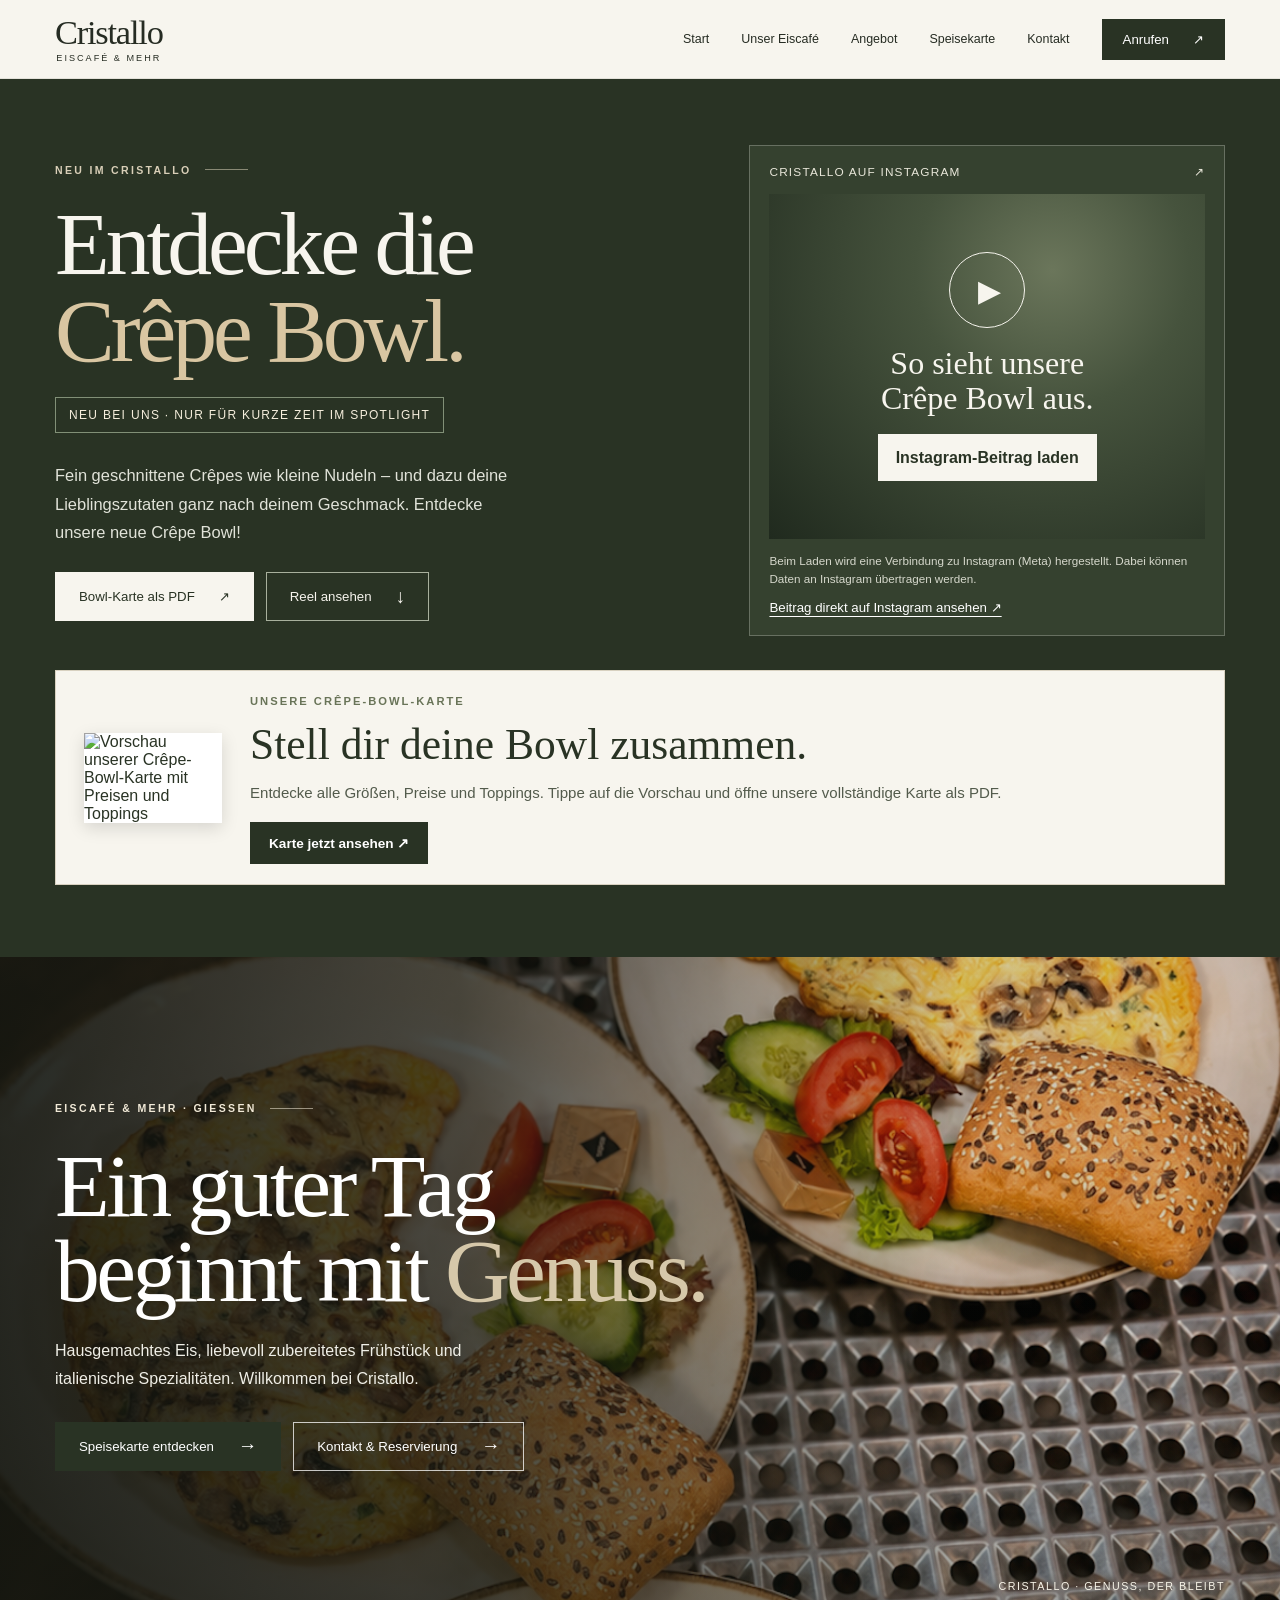
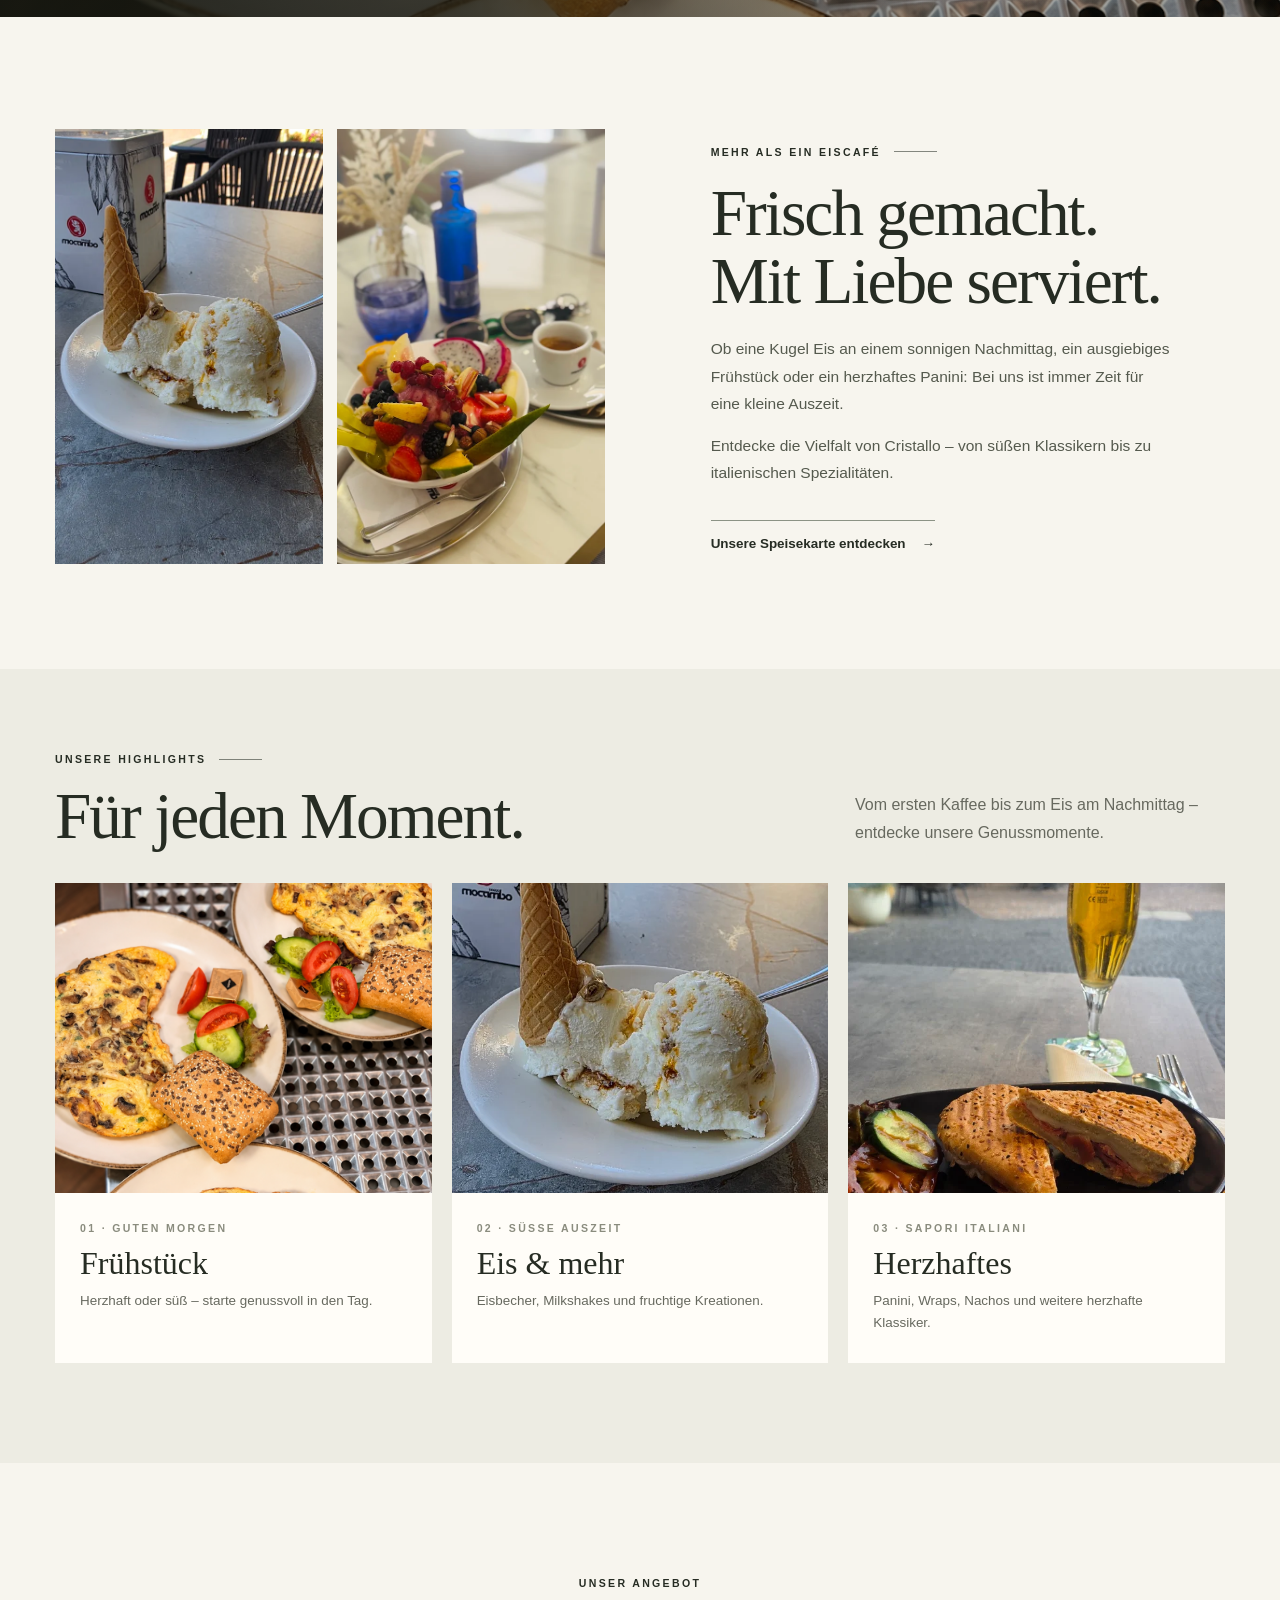
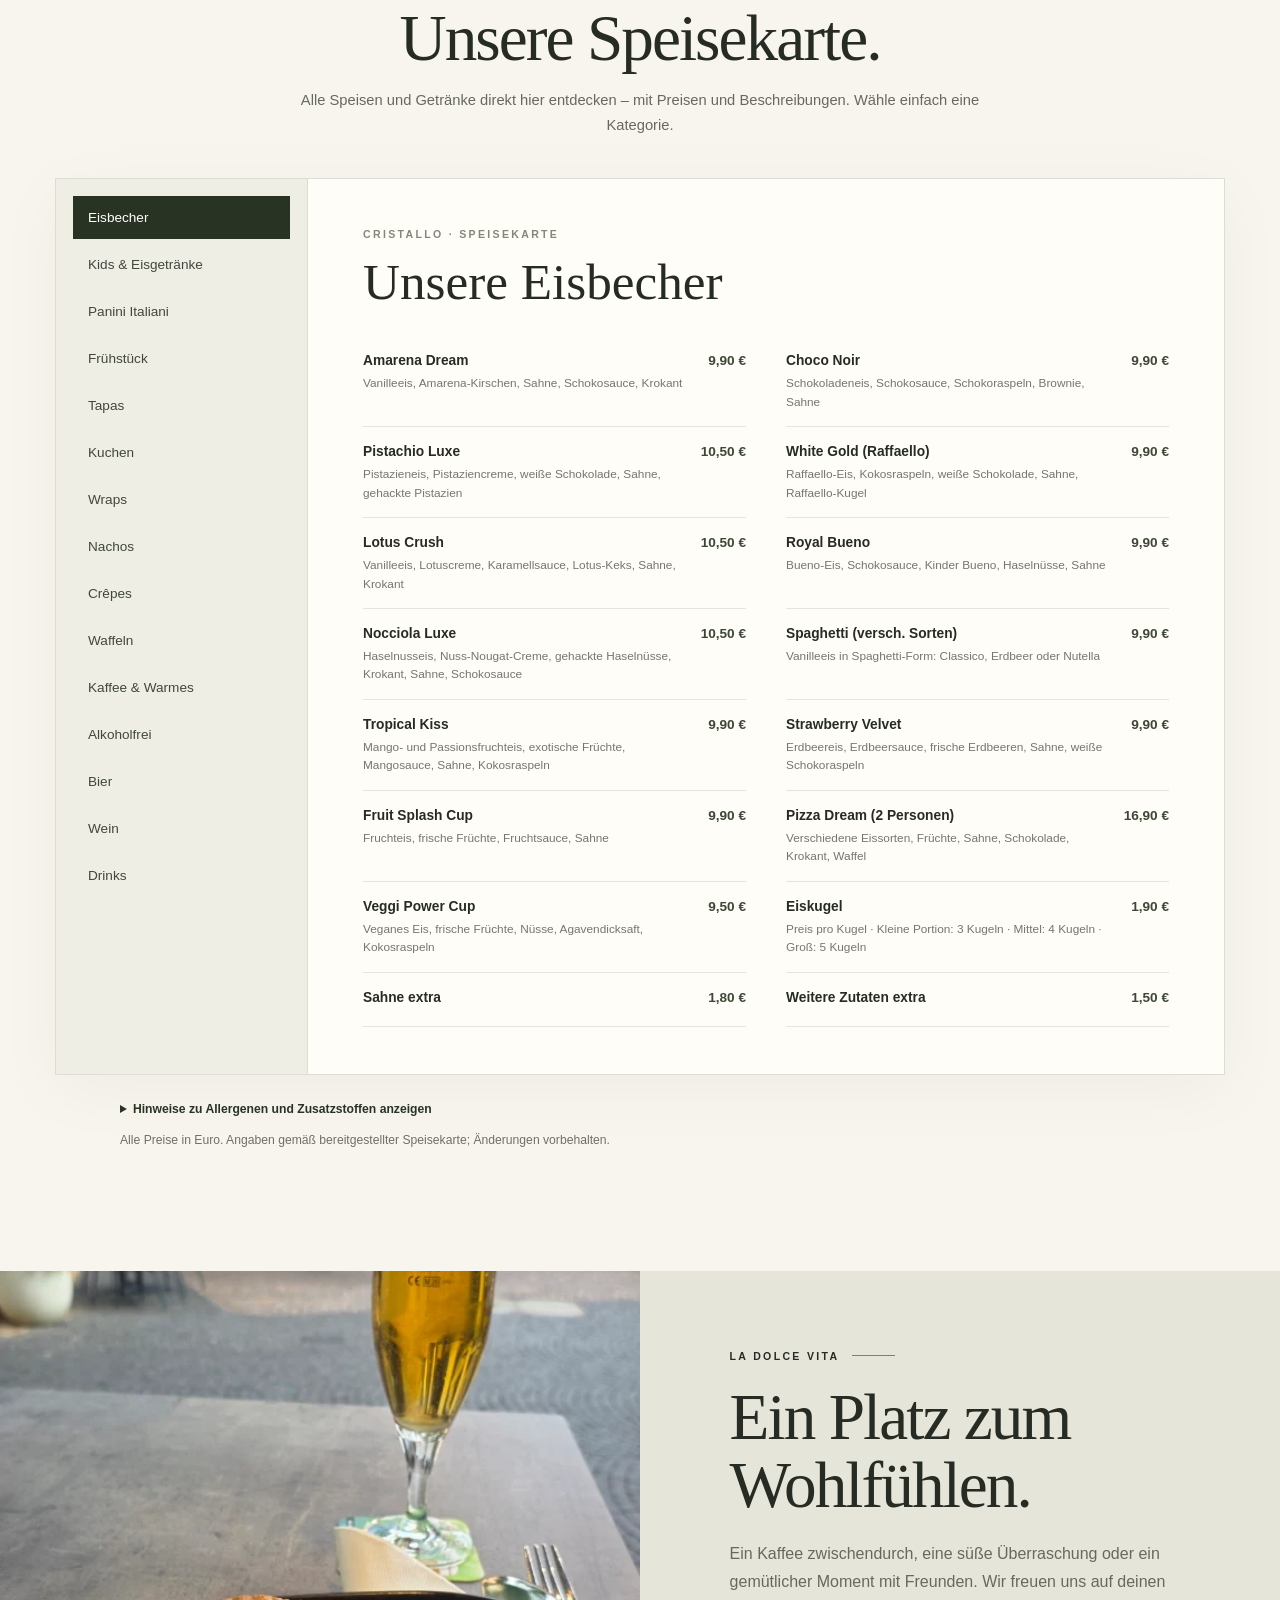
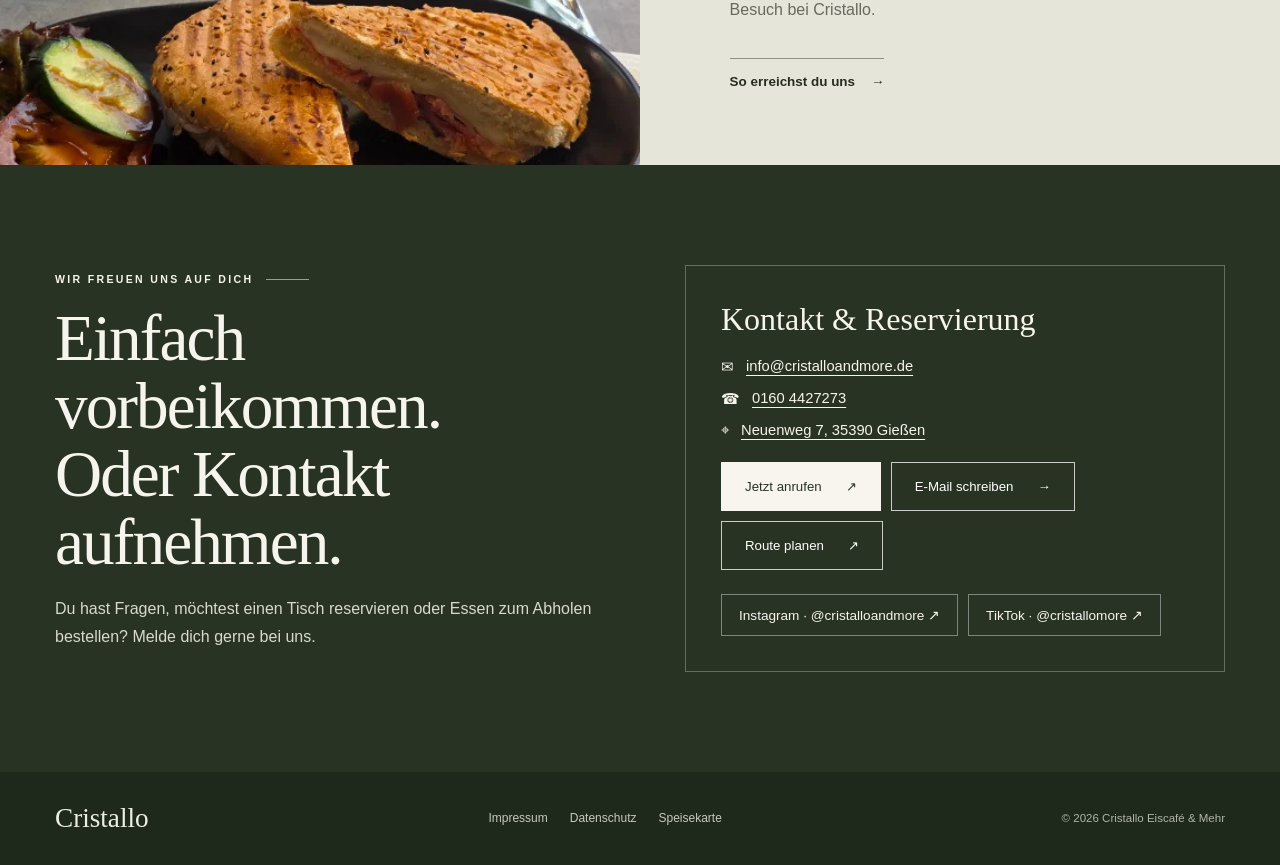
==== commit b504a7d9: "Add files via upload" ====
--- a/index.html
+++ b/index.html
@@ -55,6 +55,21 @@
 .crepe-reel-privacy{color:#d6d8cc;font-size:.73rem;line-height:1.55;margin:13px 0 0}
 .crepe-reel-external{display:inline-block;color:#fff;text-decoration:underline;text-underline-offset:4px;margin-top:12px;font-size:.83rem}
 @media(max-width:760px){.crepe-promo{padding:52px 0 58px}.crepe-promo-grid{grid-template-columns:1fr;gap:30px}.crepe-promo-copy h2{font-size:clamp(3.2rem,12vw,5rem)}.crepe-reel-card{padding:13px}.crepe-reel-preview{min-height:300px}}
+
+/* PDF-Karte zur Crêpe-Bowl-Aktion – gesamte Vorschau ist anklickbar */
+.crepe-pdf-wrap{margin-top:34px}
+.crepe-pdf-card{display:flex;align-items:center;gap:28px;padding:20px 28px;background:#f7f5ee;color:#293324;border:1px solid #d8d1c0;transition:transform .2s,box-shadow .2s}
+.crepe-pdf-card:hover,.crepe-pdf-card:focus-visible{transform:translateY(-3px);box-shadow:0 12px 30px rgba(0,0,0,.15)}
+.crepe-pdf-card:focus-visible{outline:3px solid #d9c6a2;outline-offset:4px}
+.crepe-pdf-thumbnail{width:138px;flex:0 0 138px;box-shadow:0 5px 16px #0002;background:#fff}
+.crepe-pdf-thumbnail img{width:100%;height:auto;object-fit:contain}
+.crepe-pdf-details{flex:1;min-width:0}
+.crepe-pdf-kicker{font-size:.7rem;letter-spacing:.18em;font-weight:700;text-transform:uppercase;color:#697458}
+.crepe-pdf-details h3{font-size:clamp(1.8rem,3.4vw,2.8rem);line-height:1.1;margin:12px 0}
+.crepe-pdf-details p{color:#535b4c;line-height:1.55;margin:0 0 18px;font-size:.94rem}
+.crepe-pdf-cta{display:inline-block;background:#293324;color:#fff;padding:13px 19px;font-size:.85rem;font-weight:600}
+@media(max-width:600px){.crepe-pdf-wrap{margin-top:25px}.crepe-pdf-card{padding:18px;gap:17px;align-items:flex-start}.crepe-pdf-thumbnail{width:105px;flex-basis:105px}.crepe-pdf-details h3{font-size:1.7rem}.crepe-pdf-details p{font-size:.81rem}.crepe-pdf-cta{padding:11px 12px;font-size:.76rem}}
+@media(max-width:380px){.crepe-pdf-card{flex-direction:column;align-items:center;text-align:center}.crepe-pdf-thumbnail{width:160px;flex-basis:auto}}
 </style>
 </head>
 <body>
@@ -69,8 +84,8 @@
       <span class="crepe-promo-tag">Neu bei uns · Nur für kurze Zeit im Spotlight</span>
       <p>Fein geschnittene Crêpes wie kleine Nudeln – und dazu deine Lieblingszutaten ganz nach deinem Geschmack. Entdecke unsere neue Crêpe Bowl!</p>
       <div class="crepe-promo-actions">
-        <a class="btn" href="#crepe-reel">Reel ansehen <span class="arrow" aria-hidden="true">↓</span></a>
-        <a class="btn outline" href="https://www.instagram.com/p/DfVUo-xNylu/" target="_blank" rel="noopener noreferrer">Auf Instagram öffnen <span aria-hidden="true">↗</span></a>
+        <a class="btn" href="crepe-bowl.pdf" target="_blank" rel="noopener noreferrer">Bowl-Karte als PDF <span aria-hidden="true">↗</span></a>
+        <a class="btn outline" href="#crepe-reel">Reel ansehen <span class="arrow" aria-hidden="true">↓</span></a>
       </div>
     </div>
     <div class="crepe-reel-card" id="crepe-reel">
@@ -84,6 +99,19 @@
       <p class="crepe-reel-privacy">Beim Laden wird eine Verbindung zu Instagram (Meta) hergestellt. Dabei können Daten an Instagram übertragen werden.</p>
       <a class="crepe-reel-external" href="https://www.instagram.com/p/DfVUo-xNylu/" target="_blank" rel="noopener noreferrer">Beitrag direkt auf Instagram ansehen ↗</a>
     </div>
+  </div>
+  <div class="container crepe-pdf-wrap">
+    <a class="crepe-pdf-card" href="crepe-bowl.pdf" target="_blank" rel="noopener noreferrer" aria-label="Crêpe-Bowl-Karte als PDF öffnen – Größen, Preise und Toppings">
+      <div class="crepe-pdf-thumbnail">
+        <img src="crepe-bowl-vorschau.webp" alt="Vorschau unserer Crêpe-Bowl-Karte mit Preisen und Toppings" loading="lazy">
+      </div>
+      <div class="crepe-pdf-details">
+        <span class="crepe-pdf-kicker">Unsere Crêpe-Bowl-Karte</span>
+        <h3>Stell dir deine Bowl zusammen.</h3>
+        <p>Entdecke alle Größen, Preise und Toppings. Tippe auf die Vorschau und öffne unsere vollständige Karte als PDF.</p>
+        <span class="crepe-pdf-cta">Karte jetzt ansehen ↗</span>
+      </div>
+    </a>
   </div>
 </section>
 <section class="hero" id="start"><div class="container hero-content"><span class="eyebrow">EISCAFÉ & MEHR · GIESSEN</span><h1>Ein guter Tag<br>beginnt mit <em>Genuss.</em></h1><p>Hausgemachtes Eis, liebevoll zubereitetes Frühstück und italienische Spezialitäten. Willkommen bei Cristallo.</p><div class="hero-actions"><a class="btn" href="#speisekarte">Speisekarte entdecken <span class="arrow" aria-hidden="true">→</span></a><a class="btn outline" href="#kontakt">Kontakt & Reservierung <span class="arrow" aria-hidden="true">→</span></a></div></div><div class="hero-note">Cristallo · Genuss, der bleibt</div></section>
@@ -170,7 +198,7 @@
 </script>
 
 <script>
-/* Promo läuft bis einschließlich 07.11.2026, 23:59 Uhr (MEZ). */
+/* Promo läuft bis einschließlich 31.12.2026, 23:59 Uhr (MEZ). */
 (() => {
   const promo = document.getElementById('crepe-bowl-neu');
   const deadline = Date.parse('2027-01-01T00:00:00+01:00');
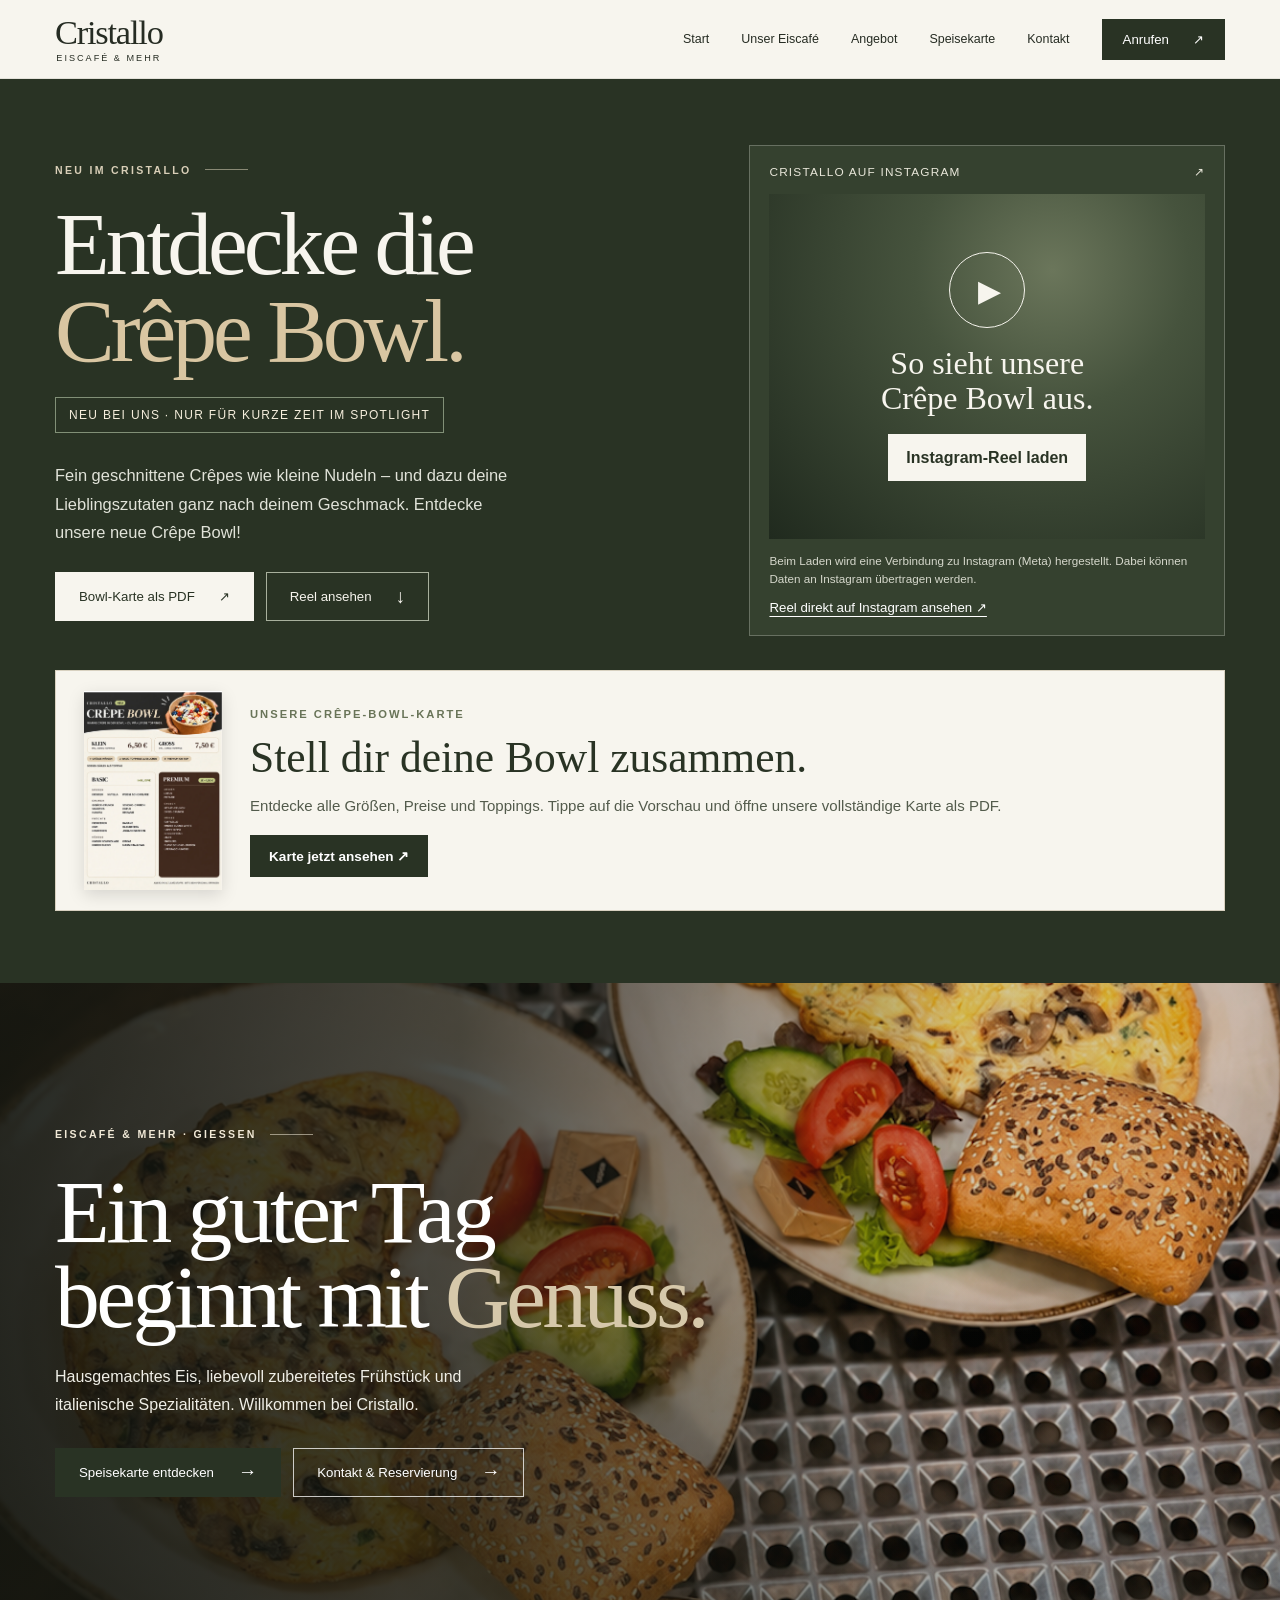
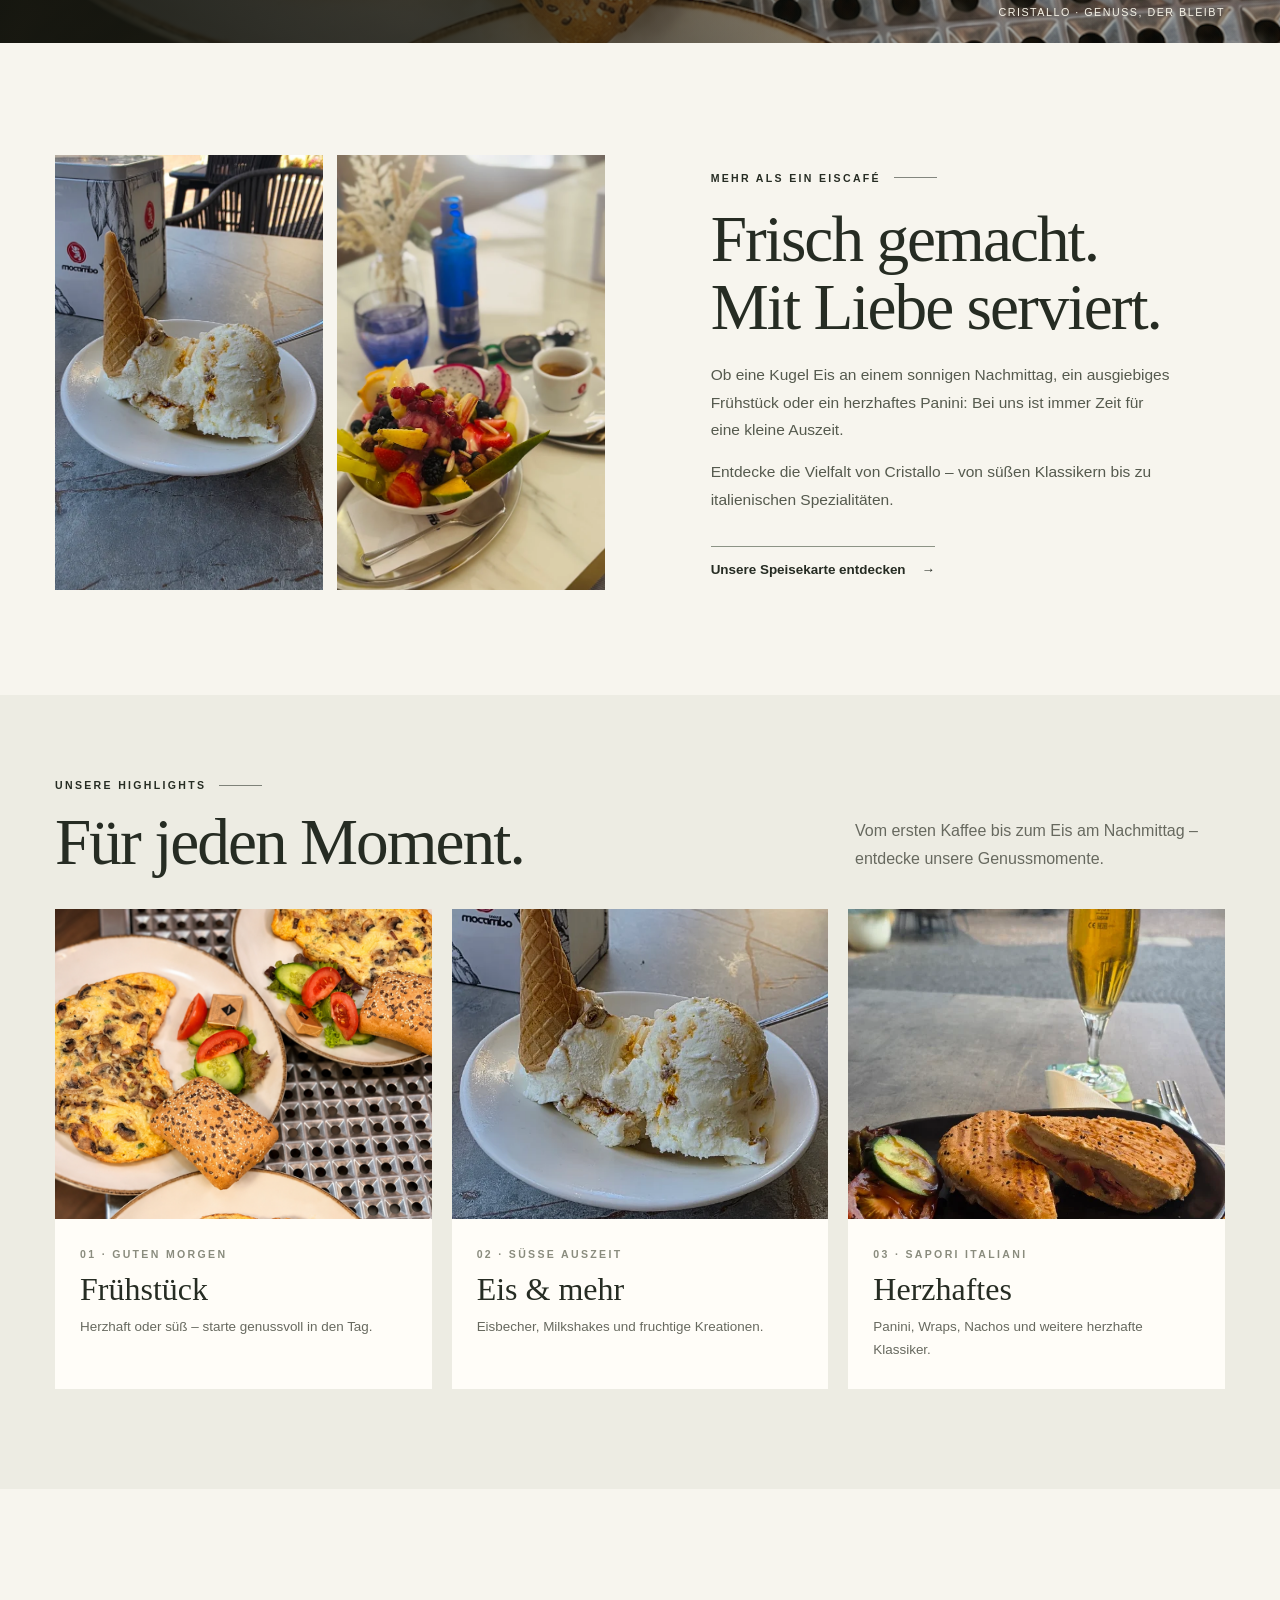
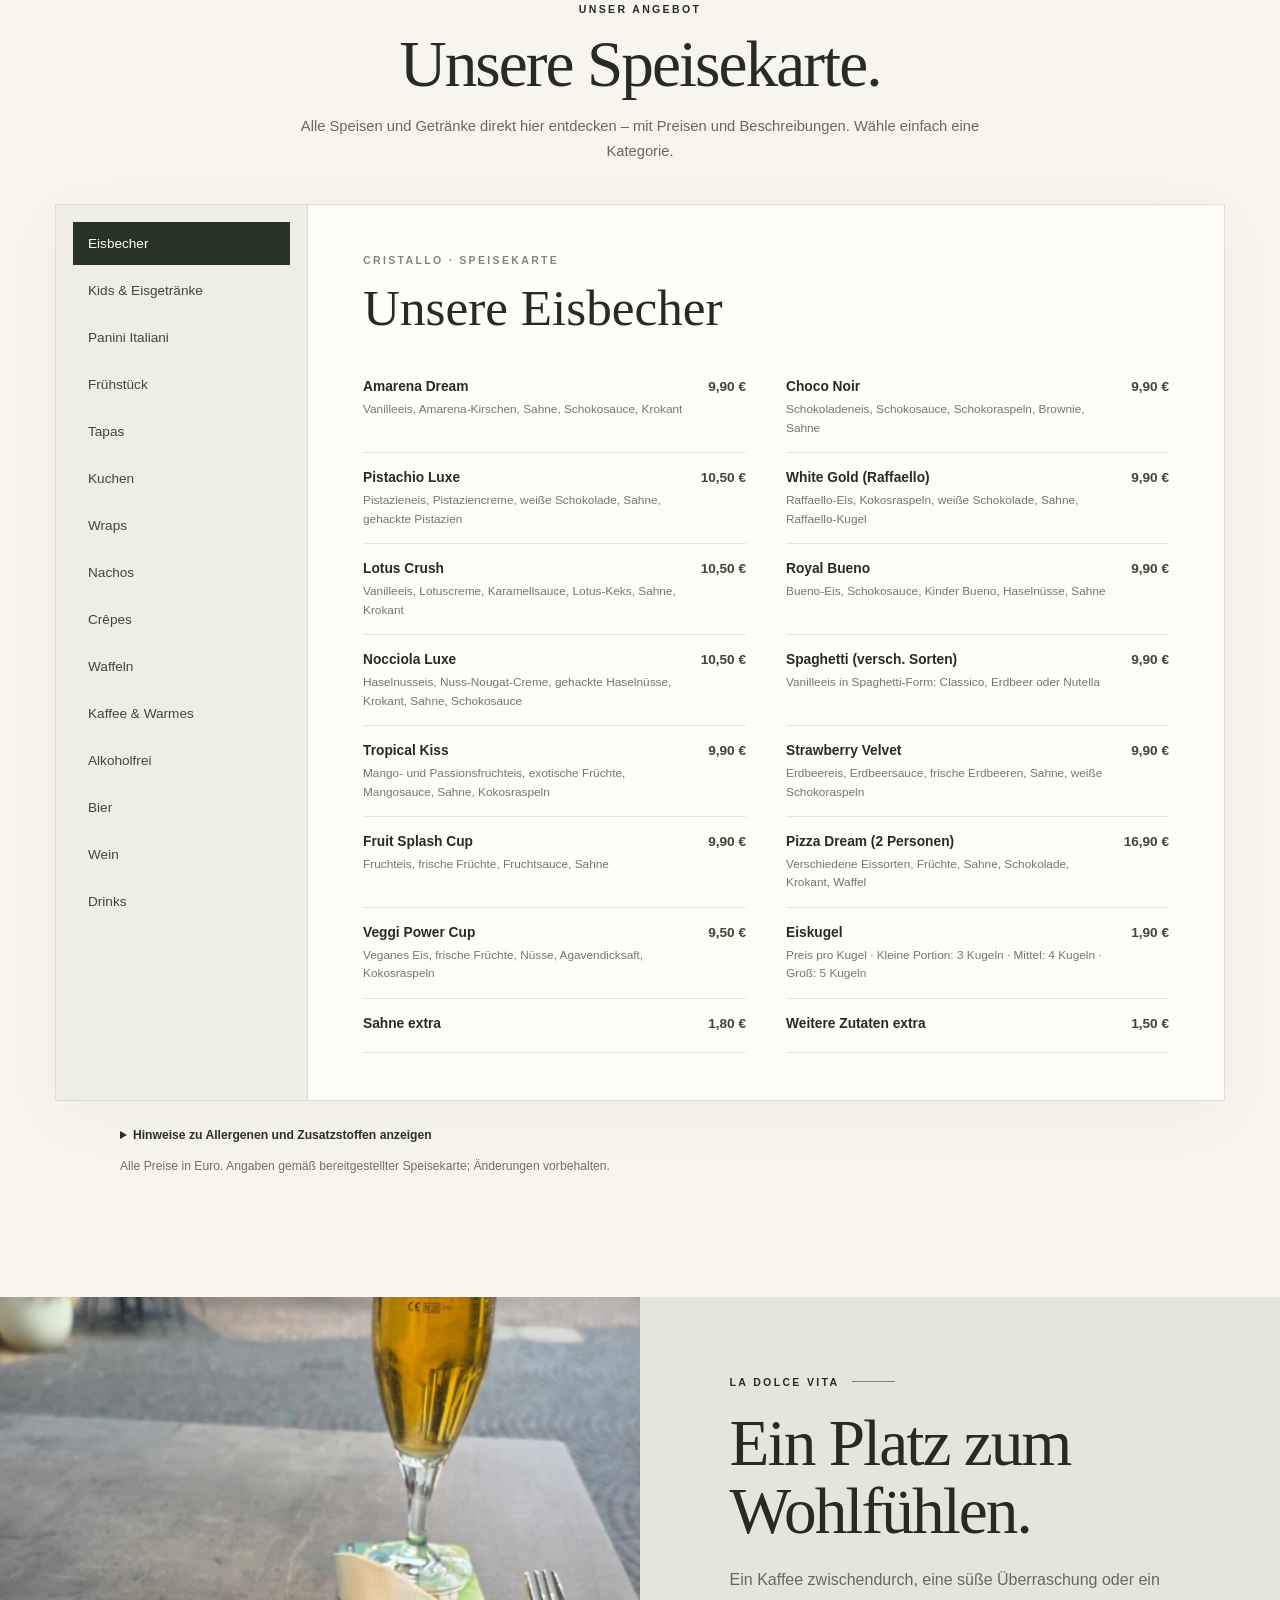
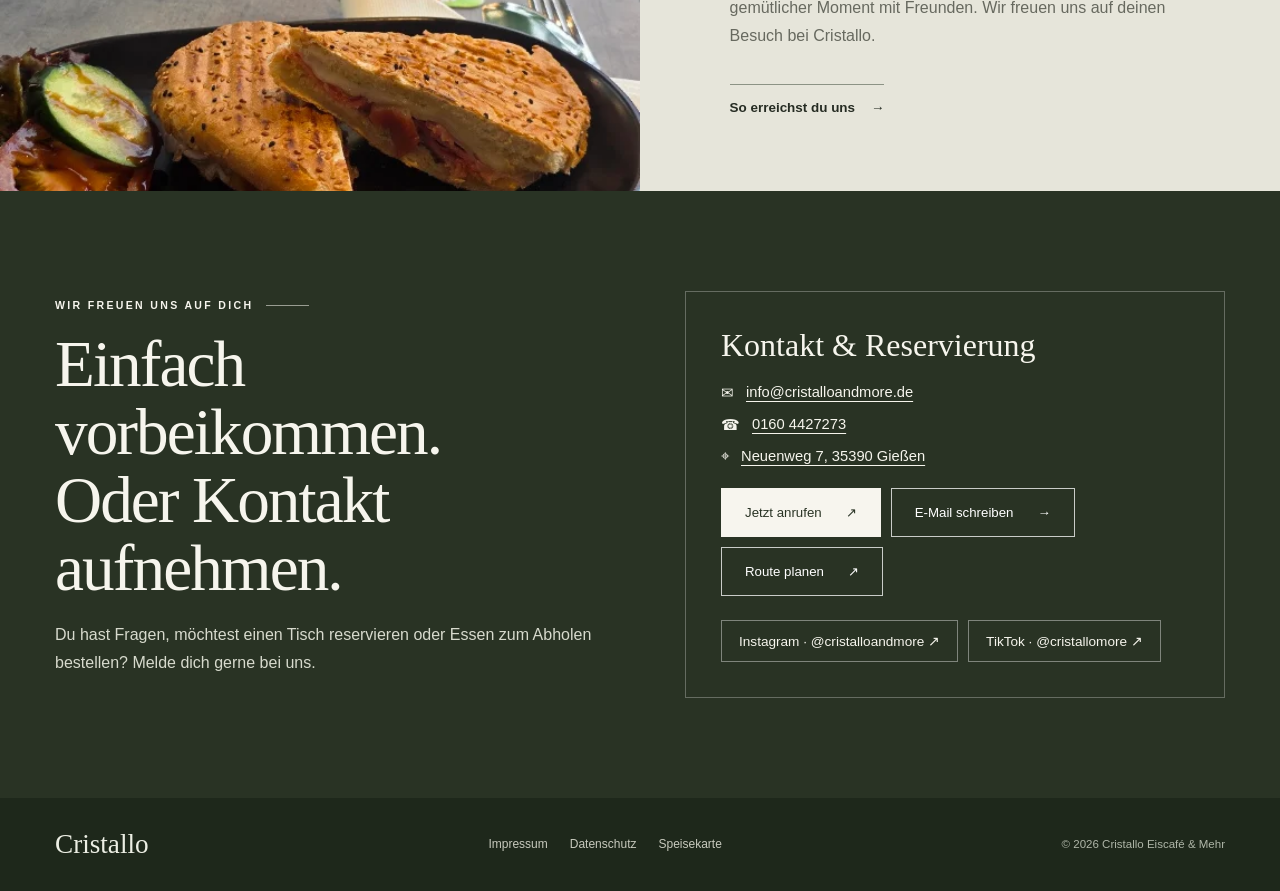
==== commit e26e95e6: "Add files via upload" ====
--- a/index.html
+++ b/index.html
@@ -93,11 +93,11 @@
       <div class="crepe-reel-preview" id="crepe-reel-preview">
         <div class="play-mark" aria-hidden="true">▶</div>
         <strong>So sieht unsere<br>Crêpe Bowl aus.</strong>
-        <button id="crepe-reel-load" type="button">Instagram-Beitrag laden</button>
+        <button id="crepe-reel-load" type="button">Instagram-Reel laden</button>
       </div>
       <div class="crepe-reel-frame" id="crepe-reel-frame"></div>
       <p class="crepe-reel-privacy">Beim Laden wird eine Verbindung zu Instagram (Meta) hergestellt. Dabei können Daten an Instagram übertragen werden.</p>
-      <a class="crepe-reel-external" href="https://www.instagram.com/p/DfVUo-xNylu/" target="_blank" rel="noopener noreferrer">Beitrag direkt auf Instagram ansehen ↗</a>
+      <a class="crepe-reel-external" href="https://www.instagram.com/reel/DfX7svxtrbp/" target="_blank" rel="noopener noreferrer">Reel direkt auf Instagram ansehen ↗</a>
     </div>
   </div>
   <div class="container crepe-pdf-wrap">
@@ -202,7 +202,7 @@
 (() => {
   const promo = document.getElementById('crepe-bowl-neu');
   const deadline = Date.parse('2027-01-01T00:00:00+01:00');
-  const reelUrl = 'https://www.instagram.com/p/DfVUo-xNylu/';
+  const reelUrl = 'https://www.instagram.com/reel/DfX7svxtrbp/';
   const updateVisibility = () => {
     const active = Date.now() < deadline;
     promo.hidden = !active;
@@ -217,7 +217,7 @@
   document.getElementById('crepe-reel-load').addEventListener('click', () => {
     if (!updateVisibility()) return;
     const iframe = document.createElement('iframe');
-    iframe.src = 'https://www.instagram.com/p/DfVUo-xNylu/embed/';
+    iframe.src = reelUrl + 'embed/';
     iframe.title = 'Cristallo – Crêpe Bowl auf Instagram';
     iframe.loading = 'lazy';
     iframe.allowFullscreen = true;
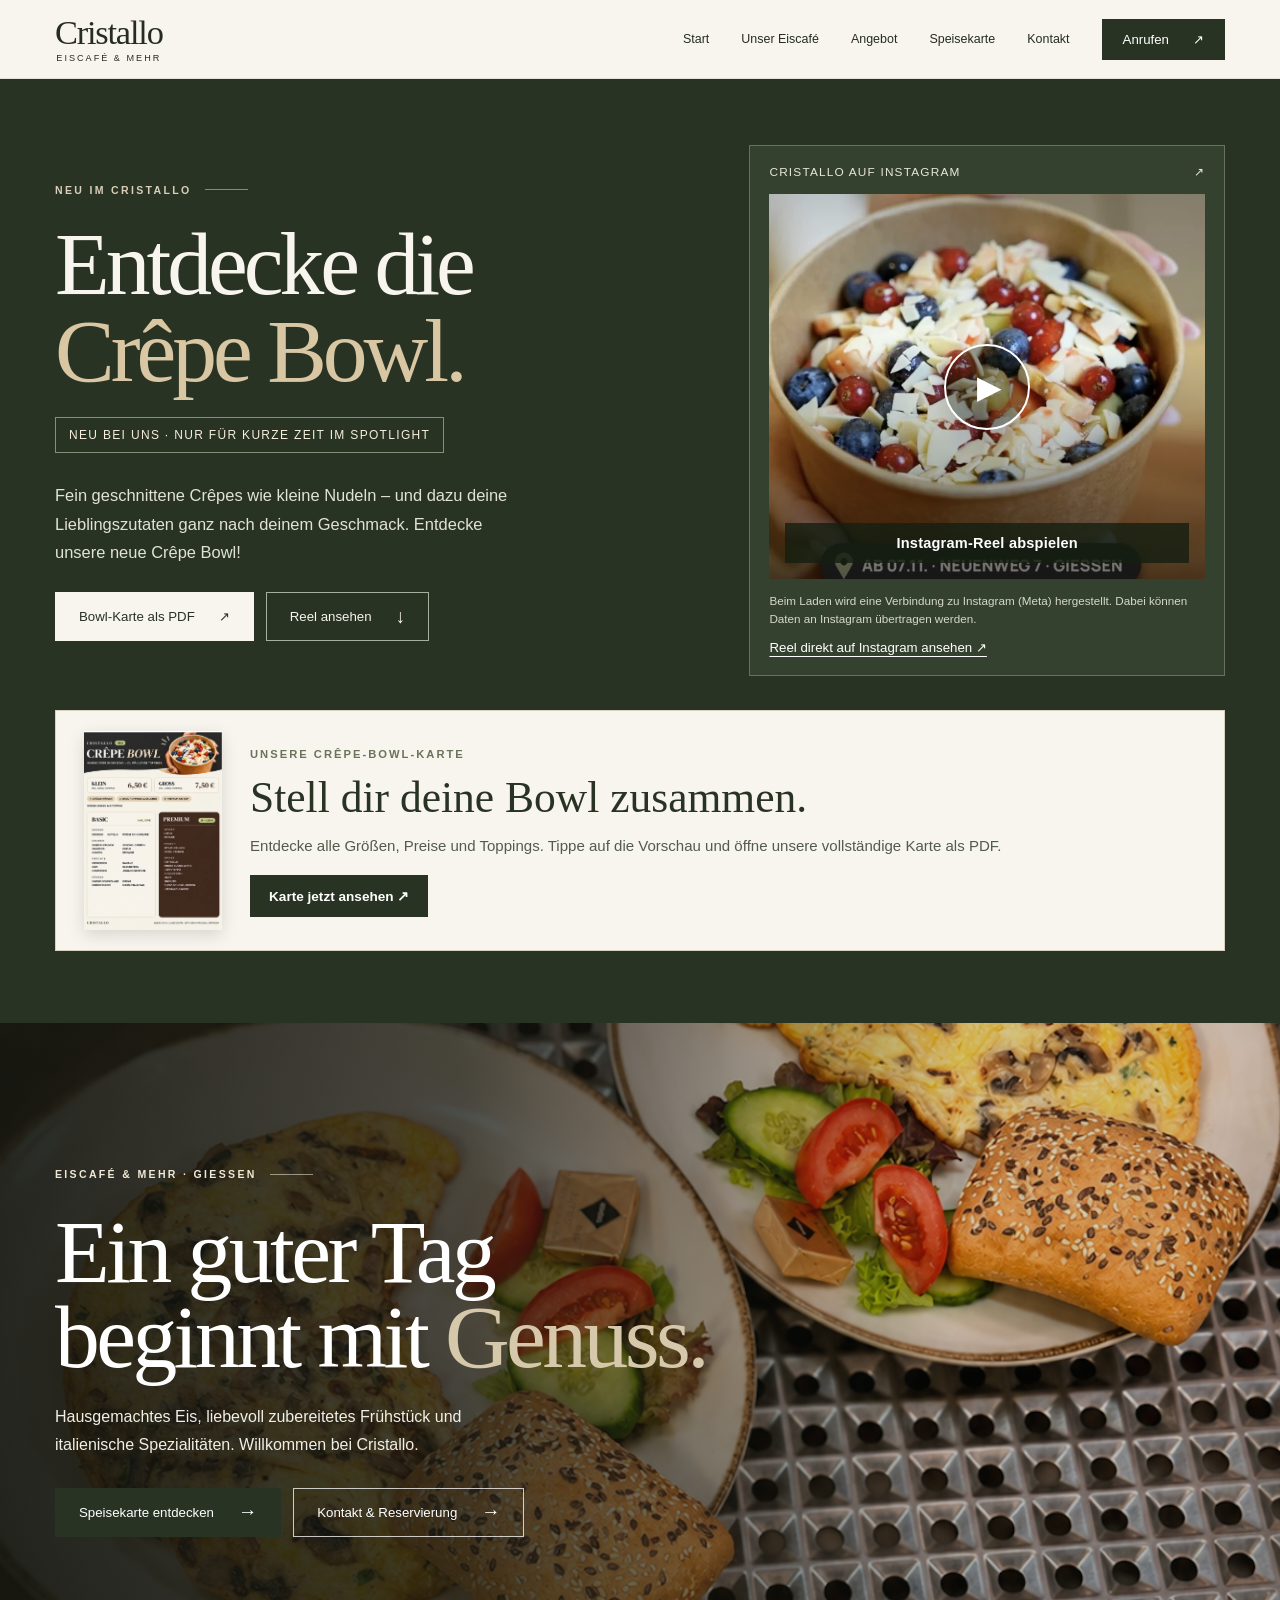
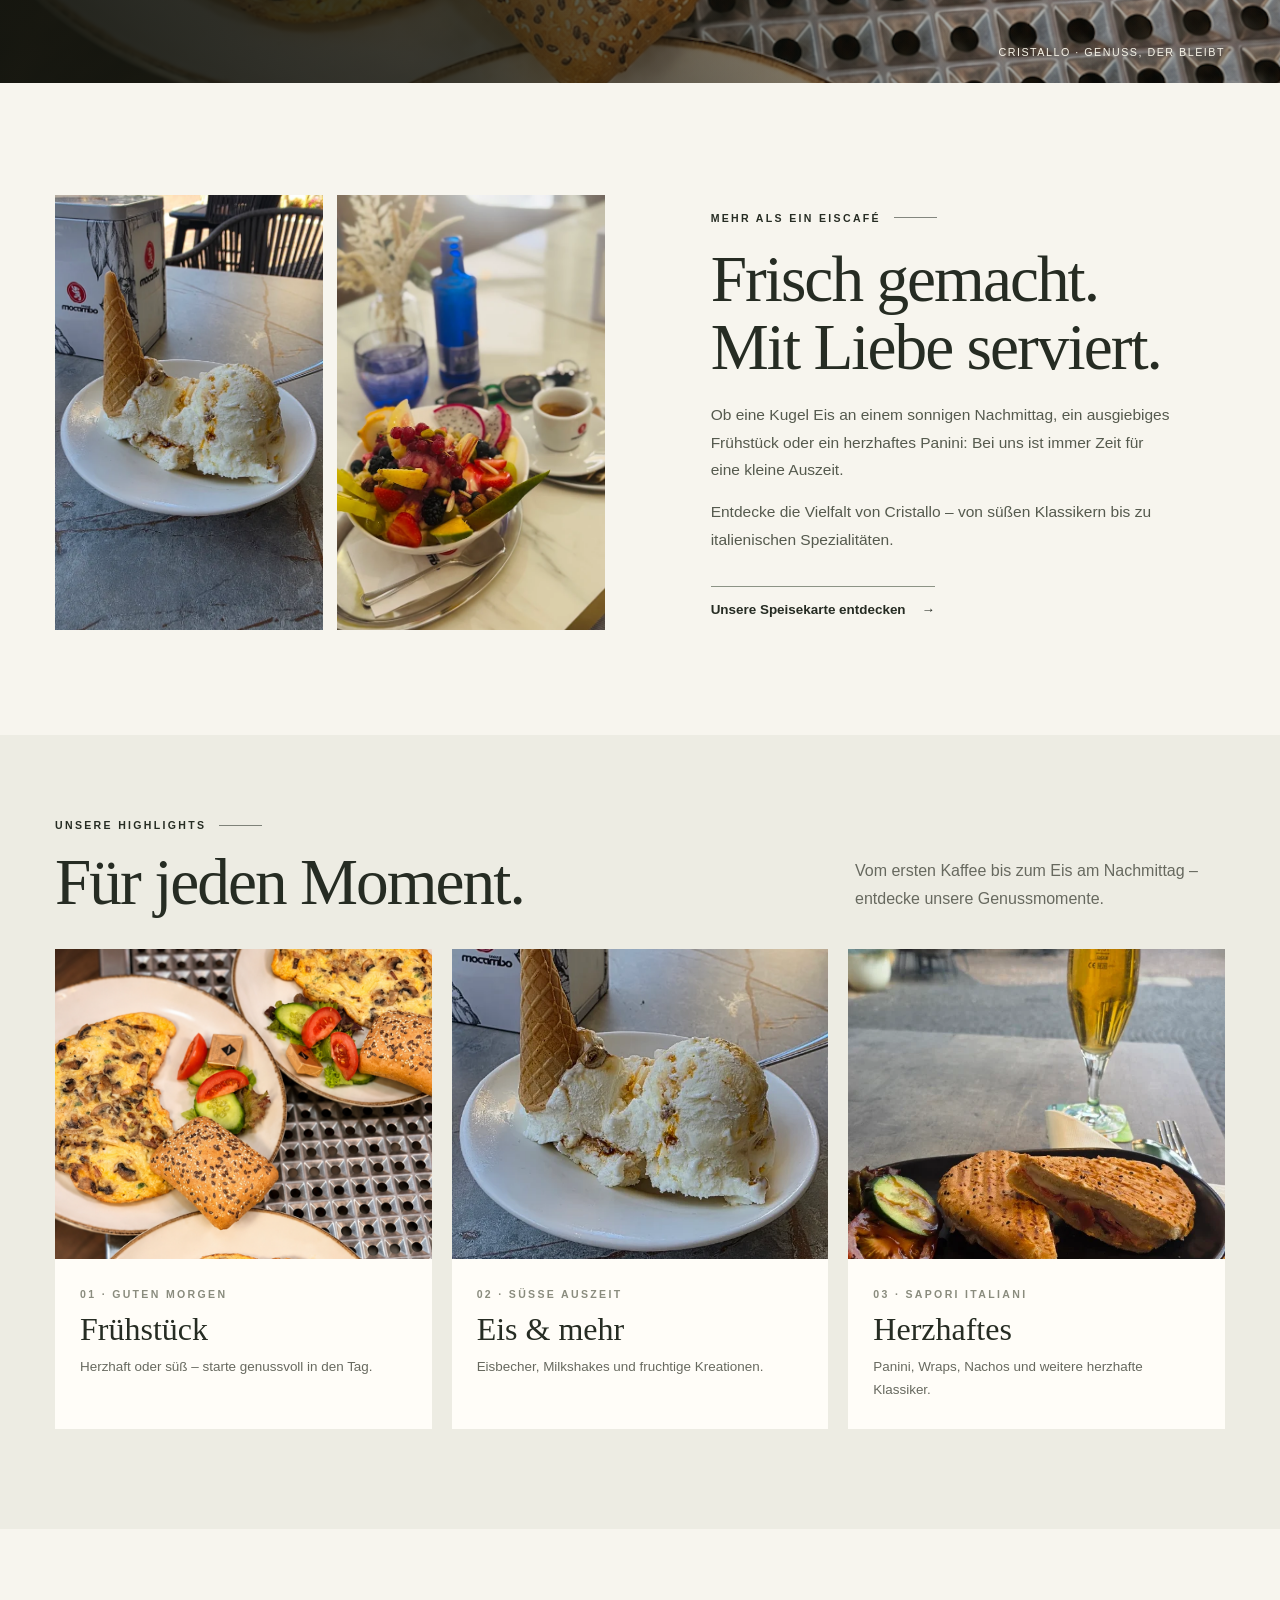
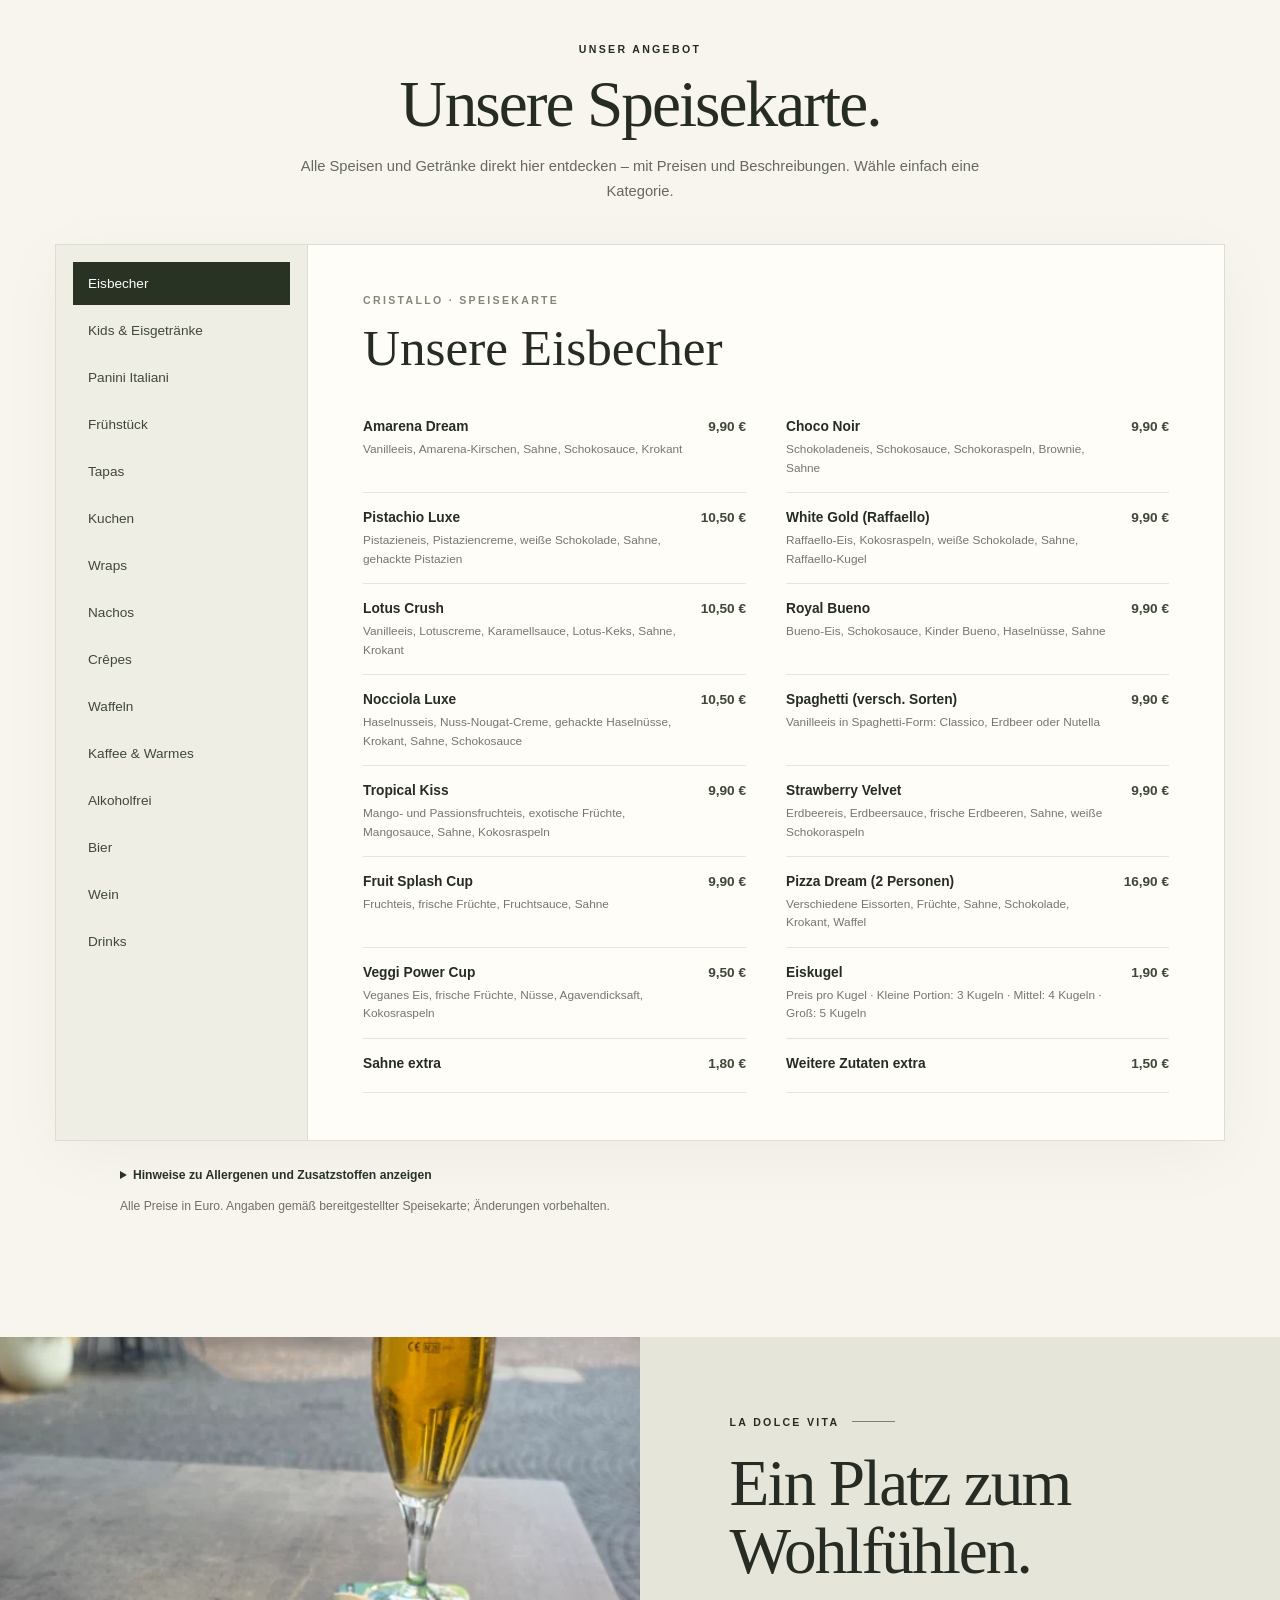
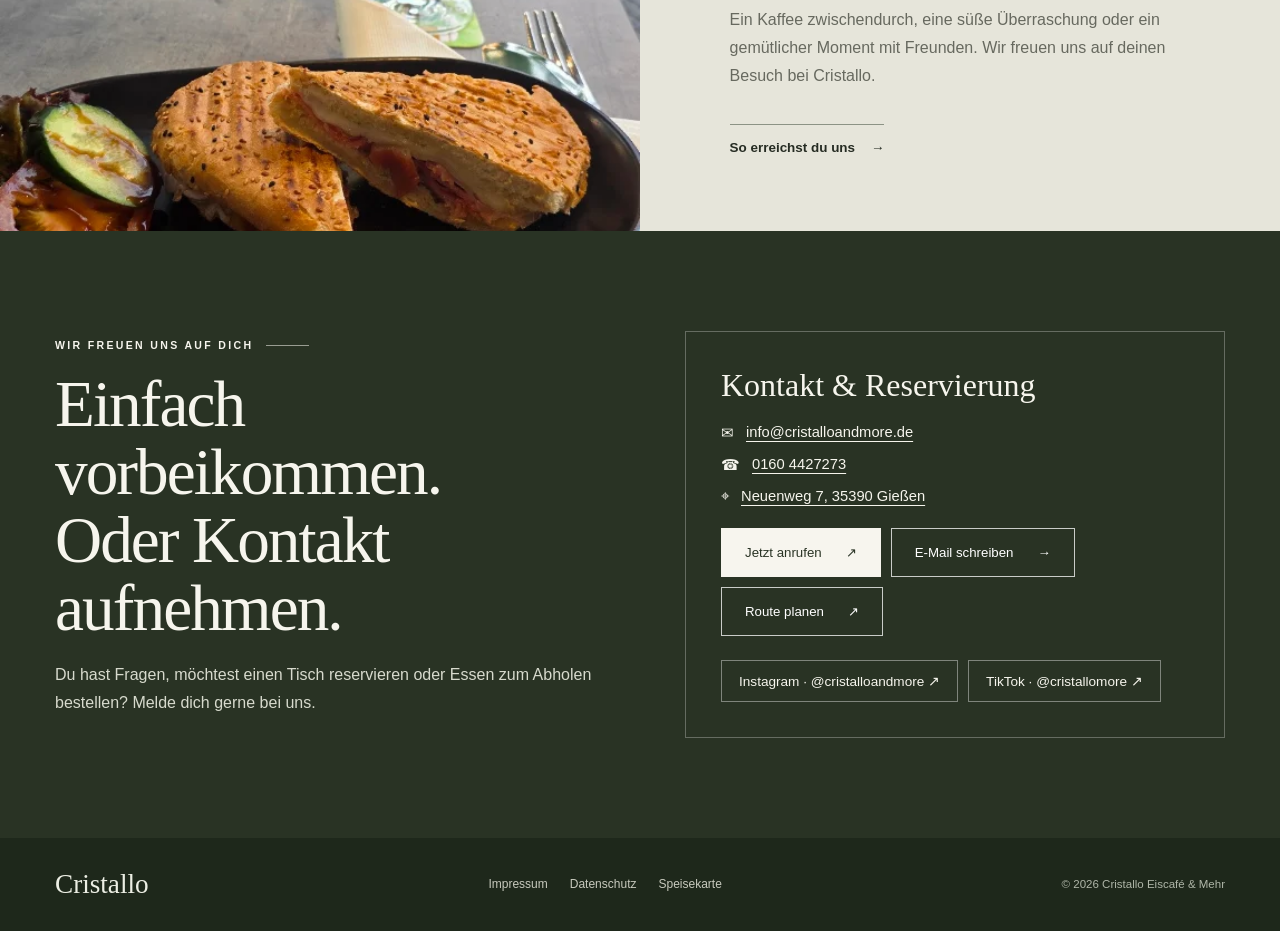
==== commit cde9ea3f: "Add files via upload" ====
--- a/index.html
+++ b/index.html
@@ -45,11 +45,14 @@
 .crepe-reel-card{border:1px solid rgba(247,245,238,.26);background:#35412f;padding:19px;min-width:0}
 .crepe-reel-head{display:flex;justify-content:space-between;align-items:center;gap:10px;margin-bottom:15px;color:#e8e6d9;font-size:.74rem;letter-spacing:.1em;text-transform:uppercase}
 .crepe-reel-preview[hidden]{display:none!important}
-.crepe-reel-preview{min-height:345px;background:radial-gradient(circle at 65% 22%,#6b765b 0%,#46533d 35%,#202a1e 100%);display:flex;flex-direction:column;justify-content:center;align-items:center;text-align:center;gap:18px;padding:28px 20px}
-.crepe-reel-preview .play-mark{width:76px;height:76px;border:1px solid #f7f5ee;display:grid;place-items:center;border-radius:50%;font-size:1.9rem;line-height:1;padding-left:5px}
-.crepe-reel-preview strong{font-family:var(--font-head);font-weight:400;font-size:2rem;line-height:1.1}
-.crepe-reel-preview button{background:#f7f5ee;color:#293324;border:0;padding:14px 18px;min-height:47px;cursor:pointer;font-weight:600}
-.crepe-reel-preview button:hover{background:#e5dfd0}
+.crepe-reel-preview{min-height:385px;position:relative;overflow:hidden;background:#1f2b1b;display:block;padding:0}
+.crepe-reel-preview::before{content:"";position:absolute;inset:0;background:url('crepe-reel-vorschau.webp') center 16%/cover no-repeat;transform:scale(1.02);pointer-events:none}
+.crepe-reel-preview::after{content:"";position:absolute;inset:0;background:linear-gradient(180deg,transparent 40%,rgba(0,0,0,.54) 100%);pointer-events:none}
+.crepe-reel-preview button{position:absolute;inset:0;z-index:1;display:flex;align-items:center;justify-content:center;flex-direction:column;width:100%;height:100%;gap:0;padding:22px;background:transparent;color:#fff;border:0;cursor:pointer}
+.crepe-reel-preview button:hover{background:rgba(0,0,0,.11)}
+.crepe-reel-preview button:focus-visible{outline:3px solid #f7f5ee;outline-offset:-6px}
+.crepe-reel-preview .play-mark{width:86px;height:86px;border:2px solid #fff;background:rgba(15,22,13,.38);box-shadow:0 5px 25px rgba(0,0,0,.2);display:grid;place-items:center;border-radius:50%;font-size:2rem;line-height:1;padding-left:5px}
+.crepe-reel-preview .reel-play-caption{position:absolute;bottom:16px;left:16px;right:16px;text-align:center;background:rgba(20,30,17,.8);padding:12px 10px;font-size:.91rem;font-weight:600;letter-spacing:.015em}
 .crepe-reel-frame{display:flex;justify-content:center}
 .crepe-reel-frame iframe{display:block;width:min(100%,340px);height:595px;background:white;border:0}
 .crepe-reel-privacy{color:#d6d8cc;font-size:.73rem;line-height:1.55;margin:13px 0 0}
@@ -91,9 +94,10 @@
     <div class="crepe-reel-card" id="crepe-reel">
       <div class="crepe-reel-head"><span>CRISTALLO AUF INSTAGRAM</span><span aria-hidden="true">↗</span></div>
       <div class="crepe-reel-preview" id="crepe-reel-preview">
-        <div class="play-mark" aria-hidden="true">▶</div>
-        <strong>So sieht unsere<br>Crêpe Bowl aus.</strong>
-        <button id="crepe-reel-load" type="button">Instagram-Reel laden</button>
+        <button id="crepe-reel-load" type="button" aria-label="Instagram-Reel der Crêpe Bowl laden und abspielen">
+          <span class="play-mark" aria-hidden="true">▶</span>
+          <span class="reel-play-caption">Instagram-Reel abspielen</span>
+        </button>
       </div>
       <div class="crepe-reel-frame" id="crepe-reel-frame"></div>
       <p class="crepe-reel-privacy">Beim Laden wird eine Verbindung zu Instagram (Meta) hergestellt. Dabei können Daten an Instagram übertragen werden.</p>
